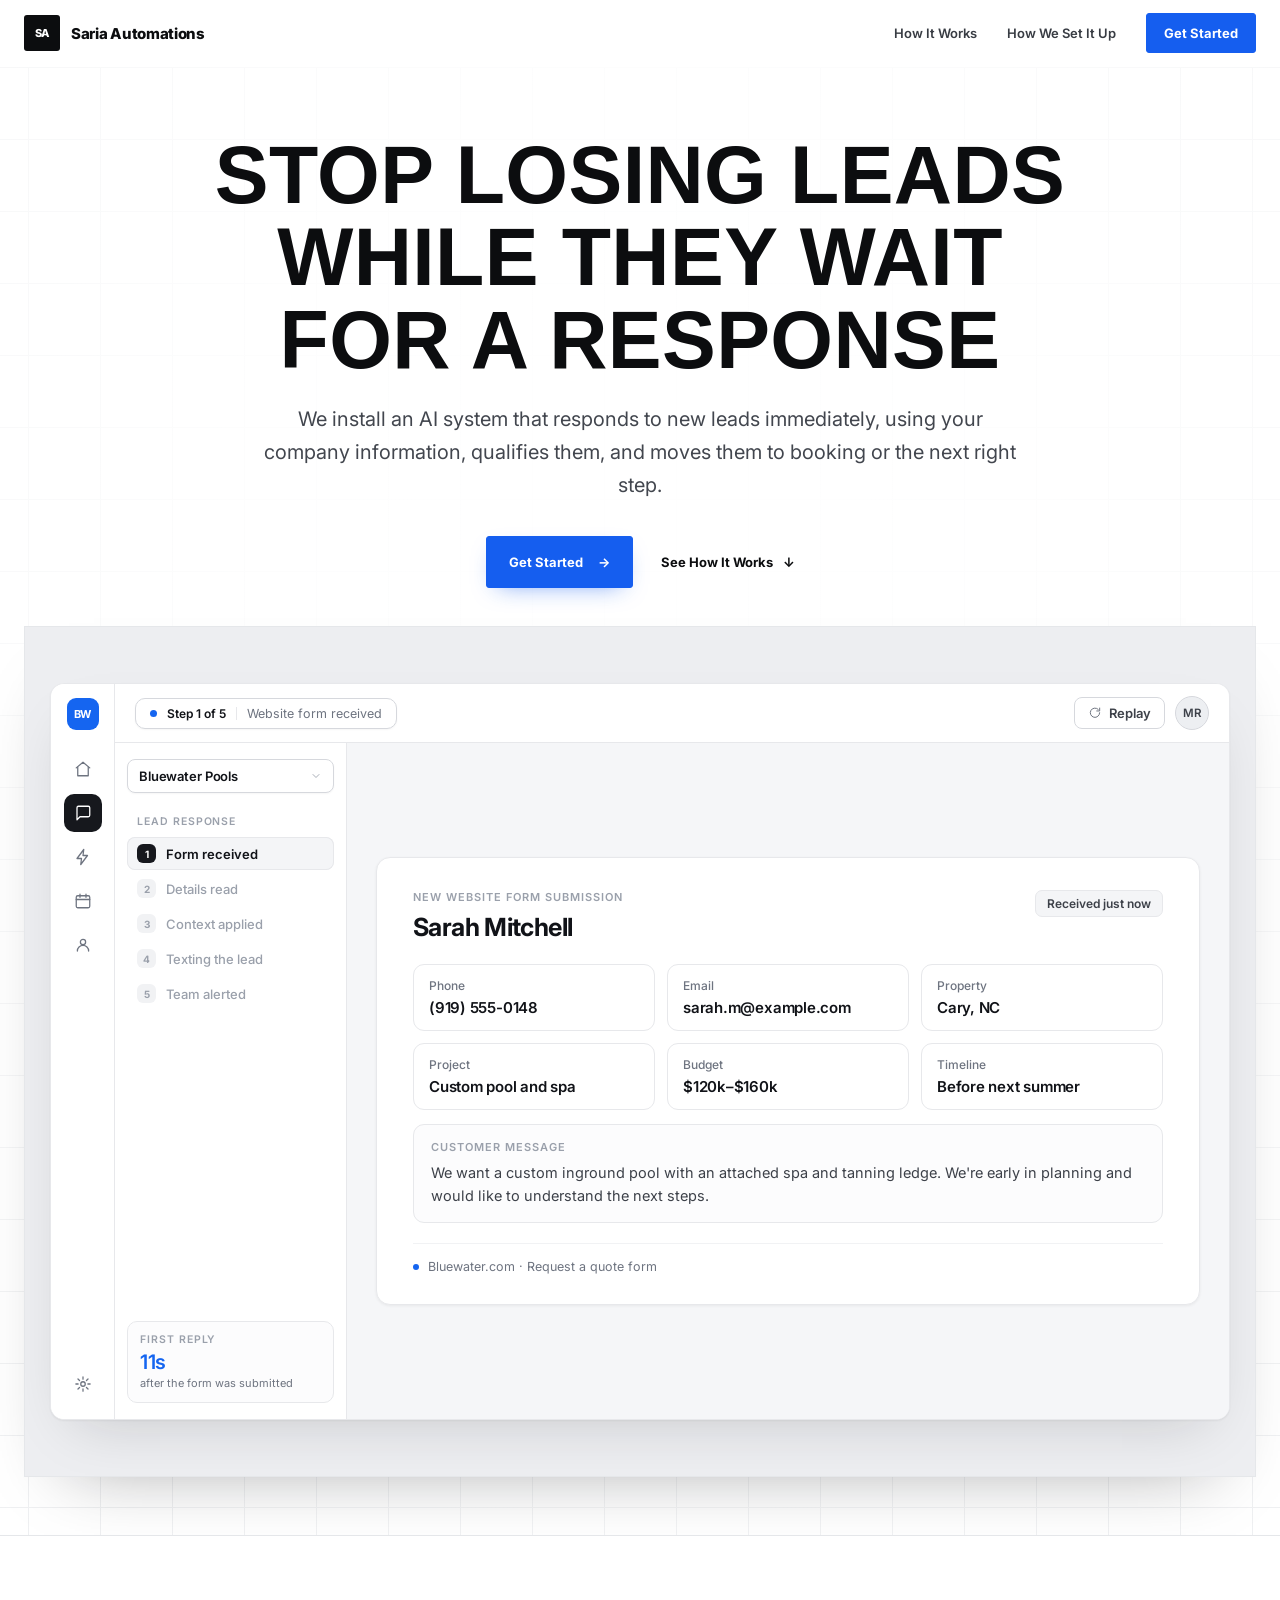
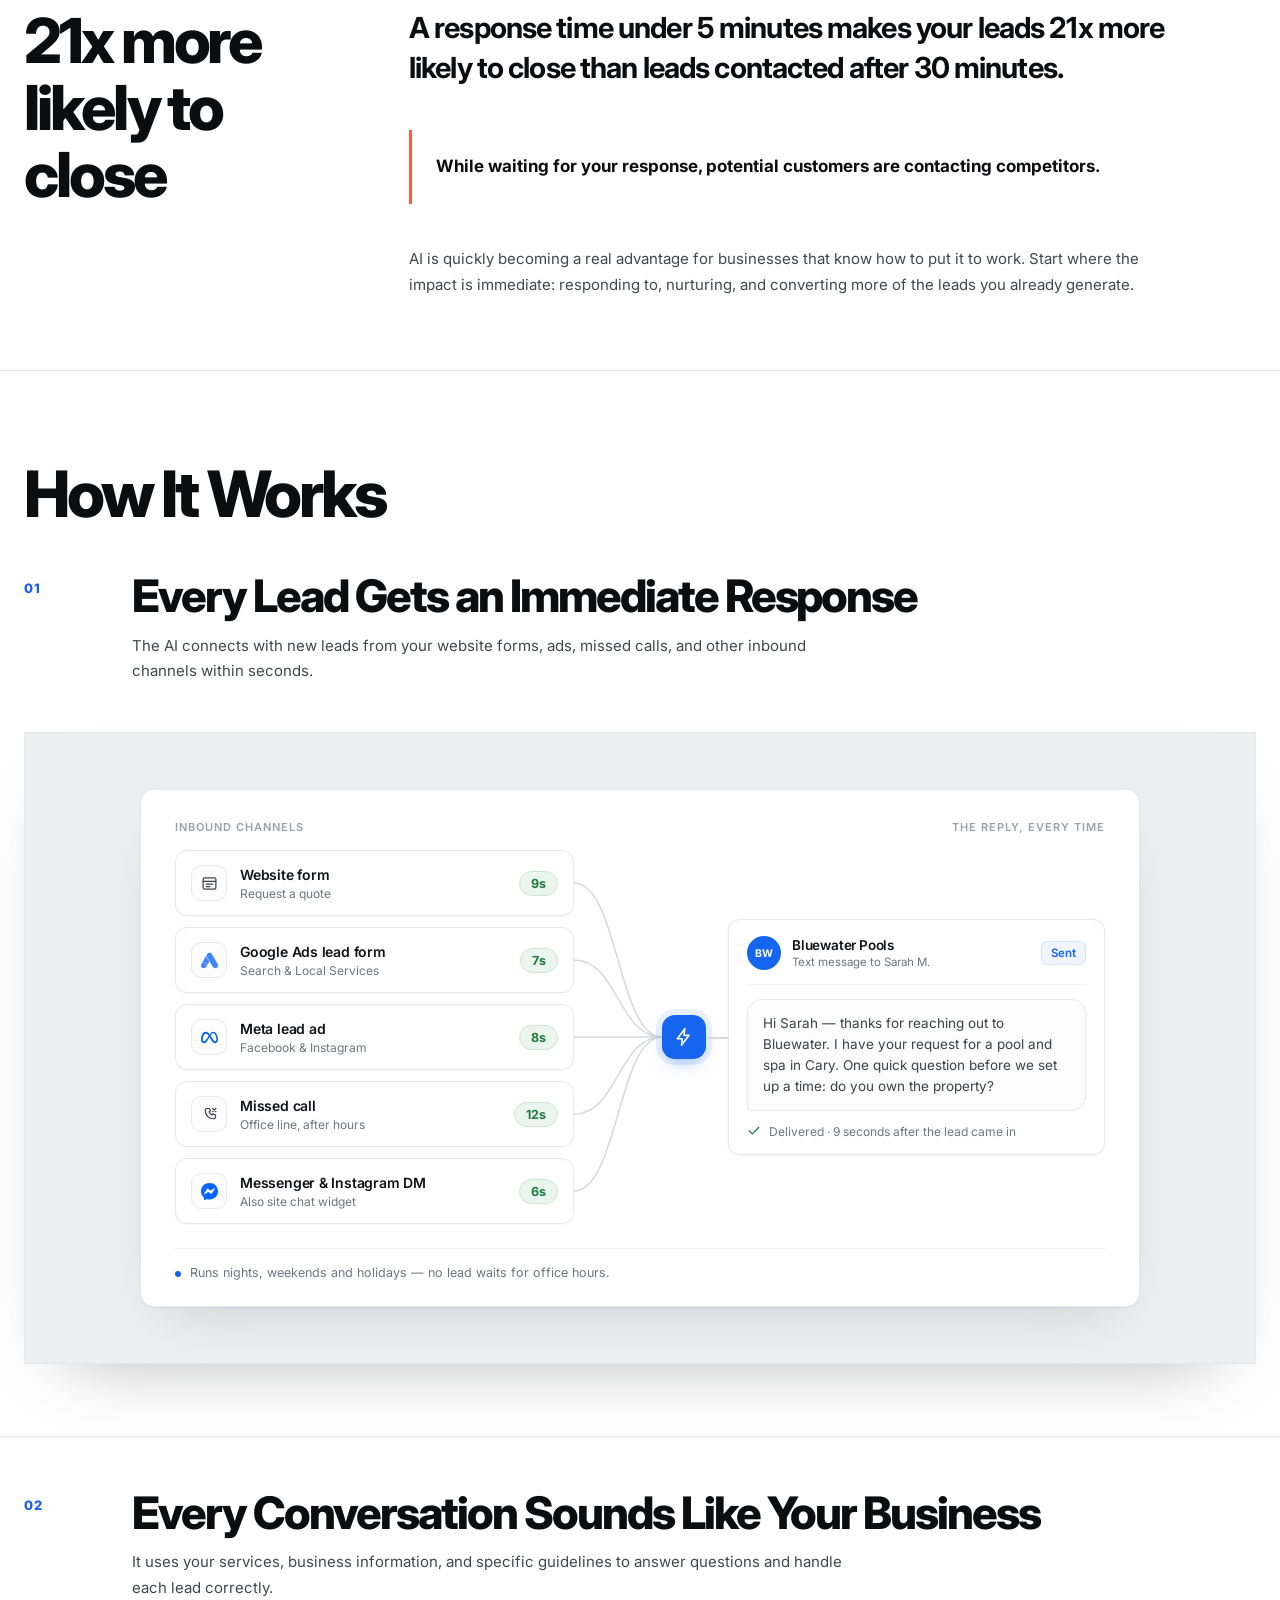
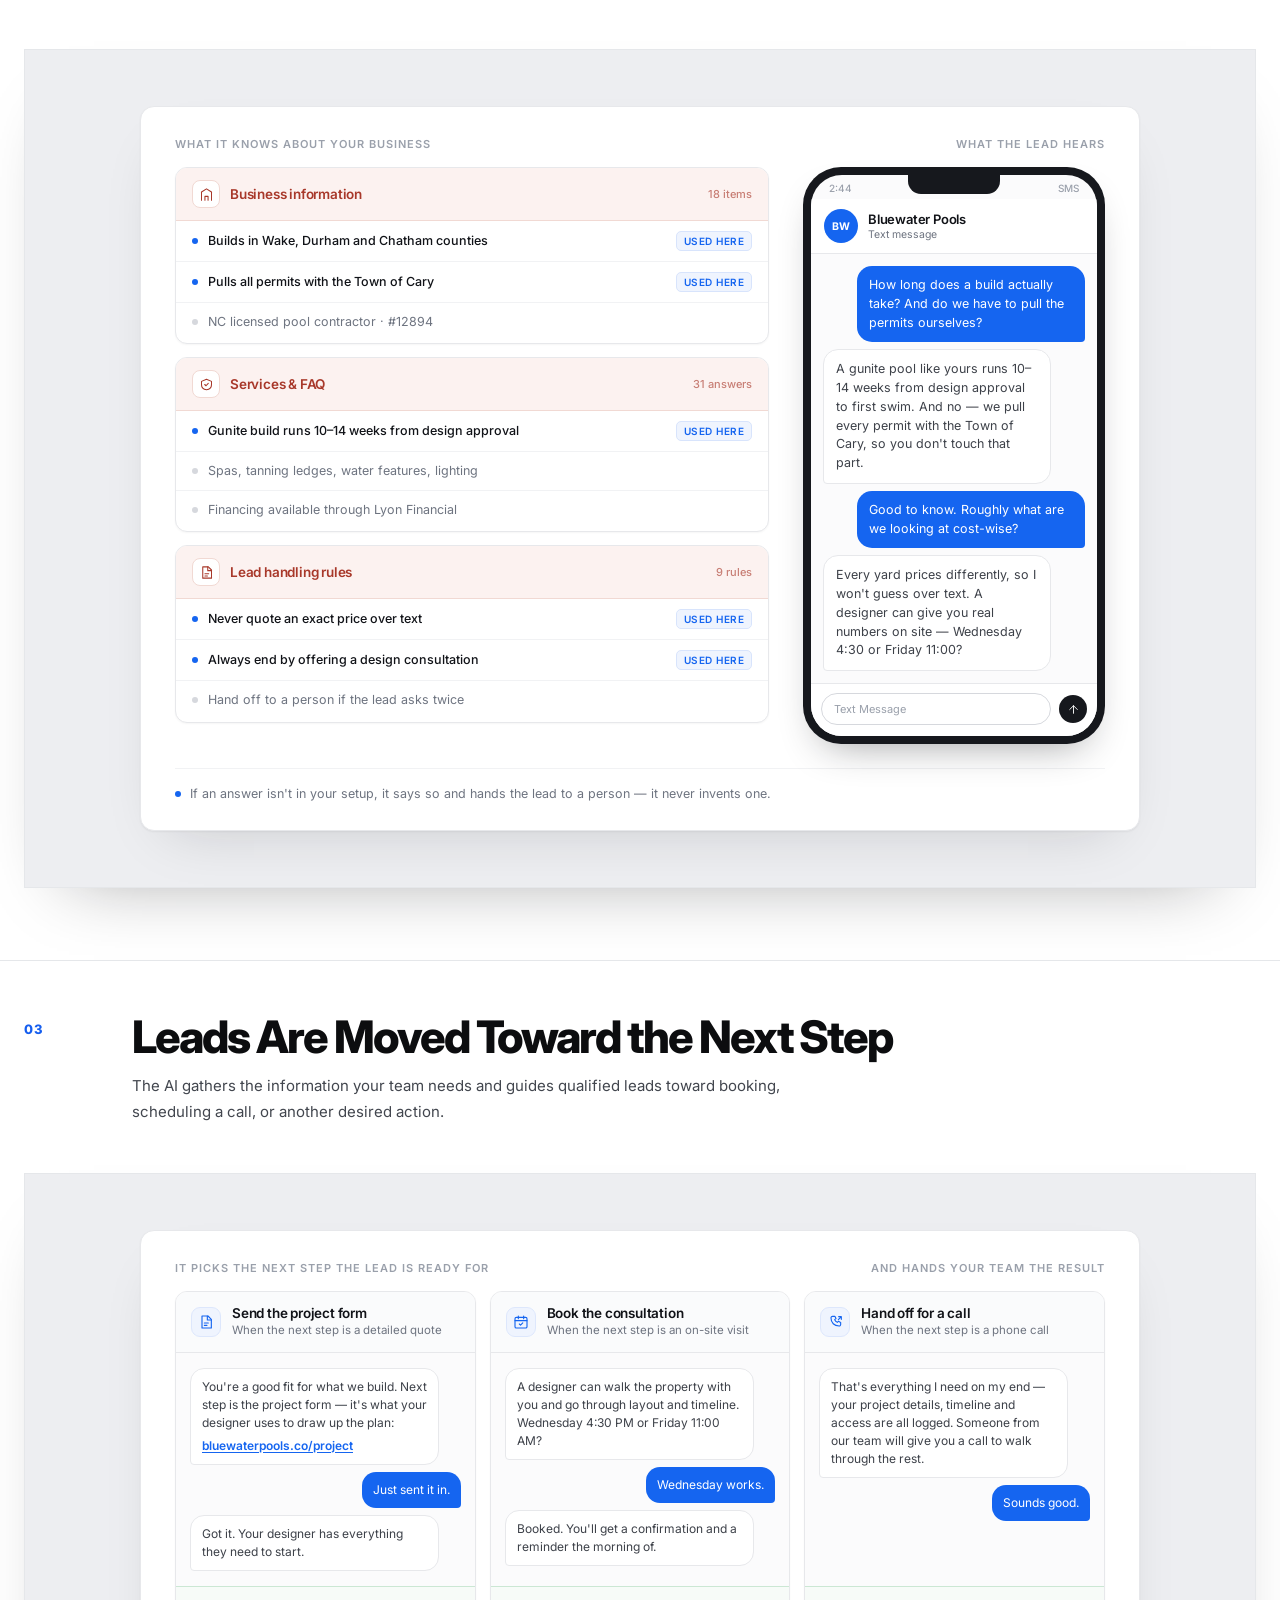
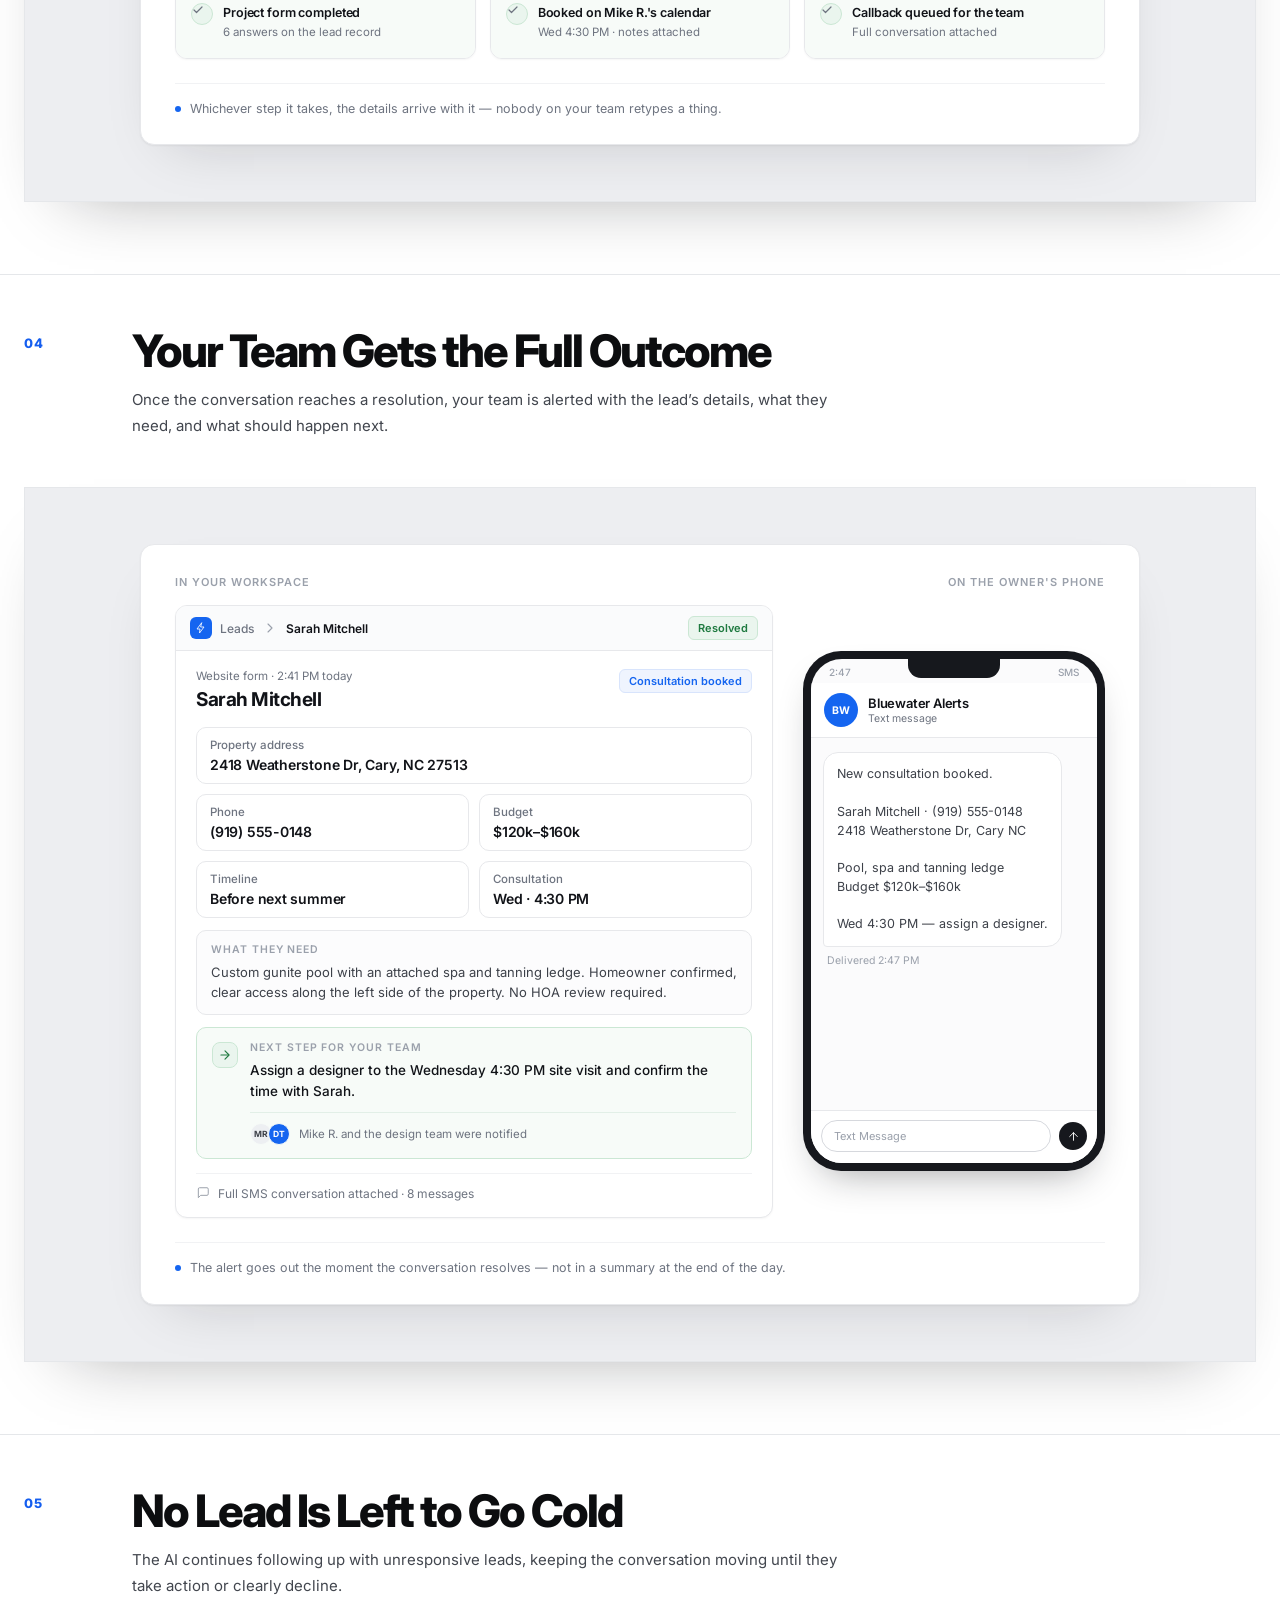
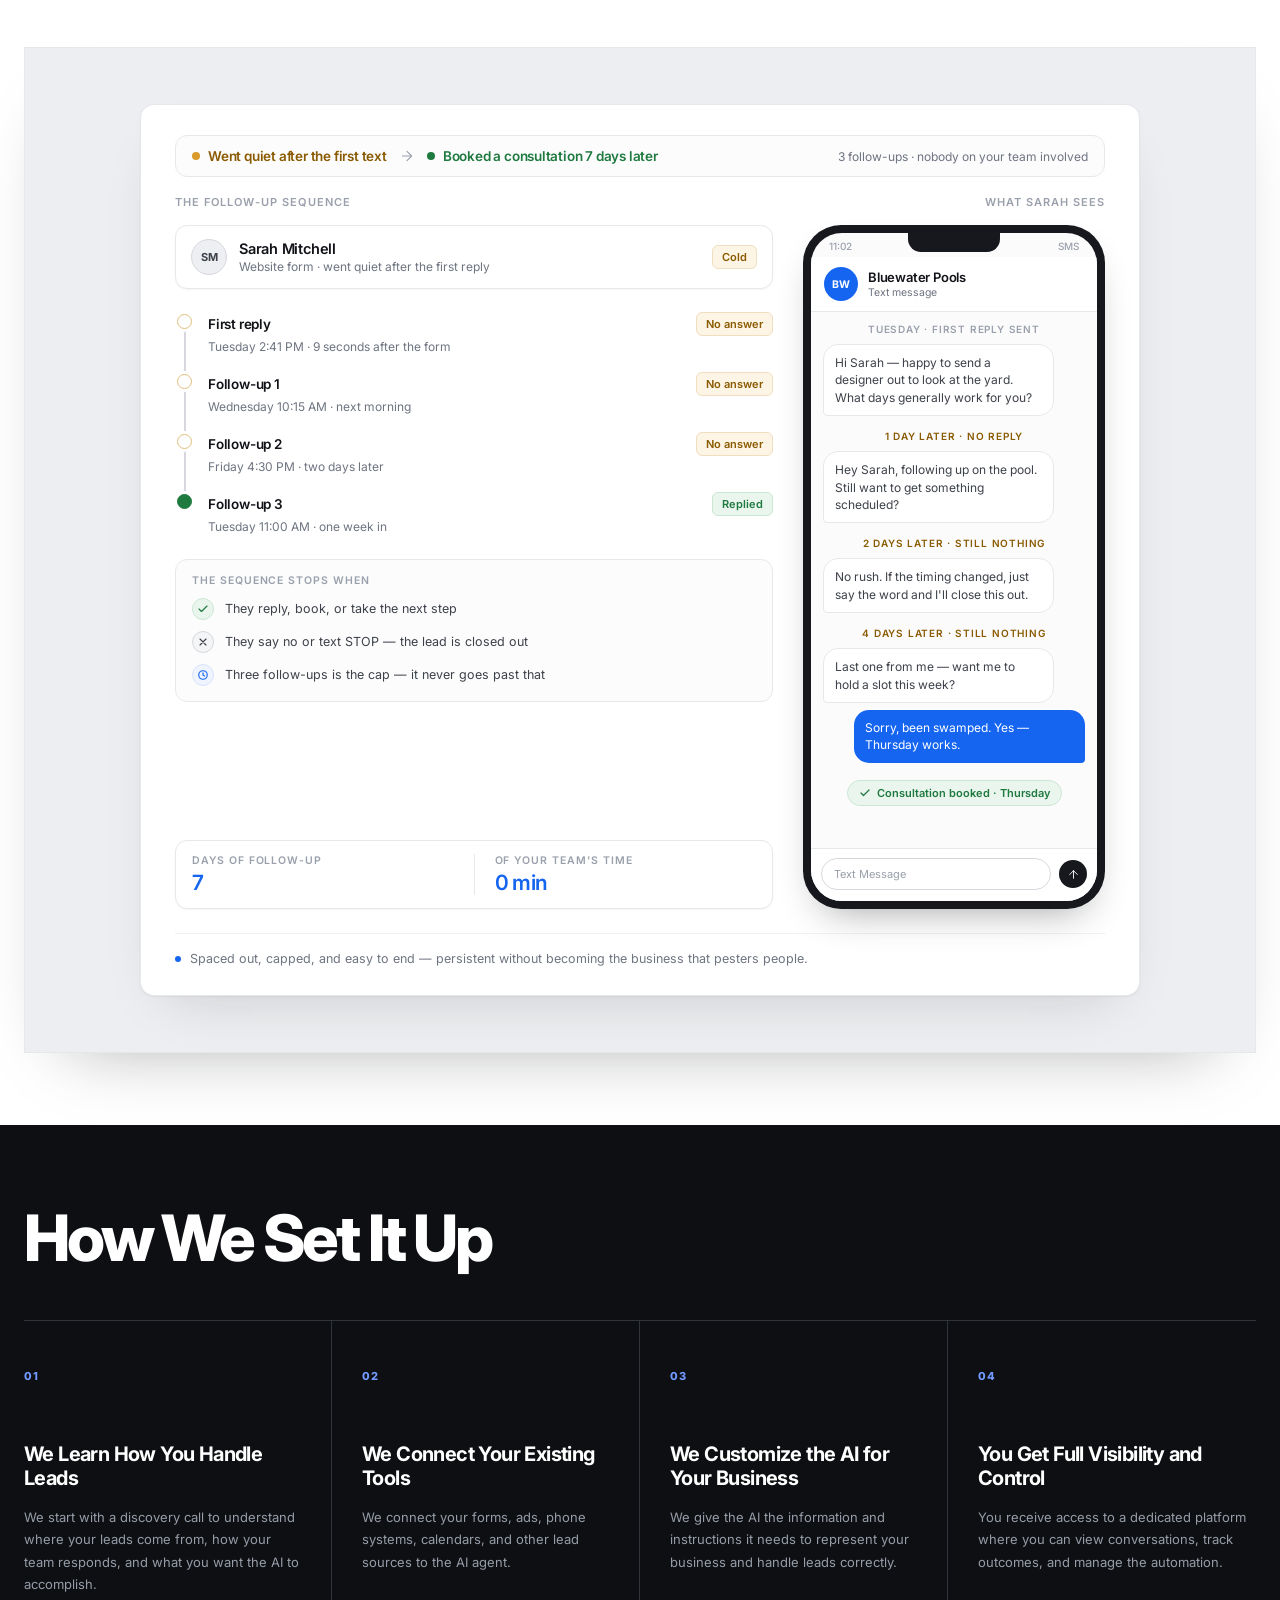
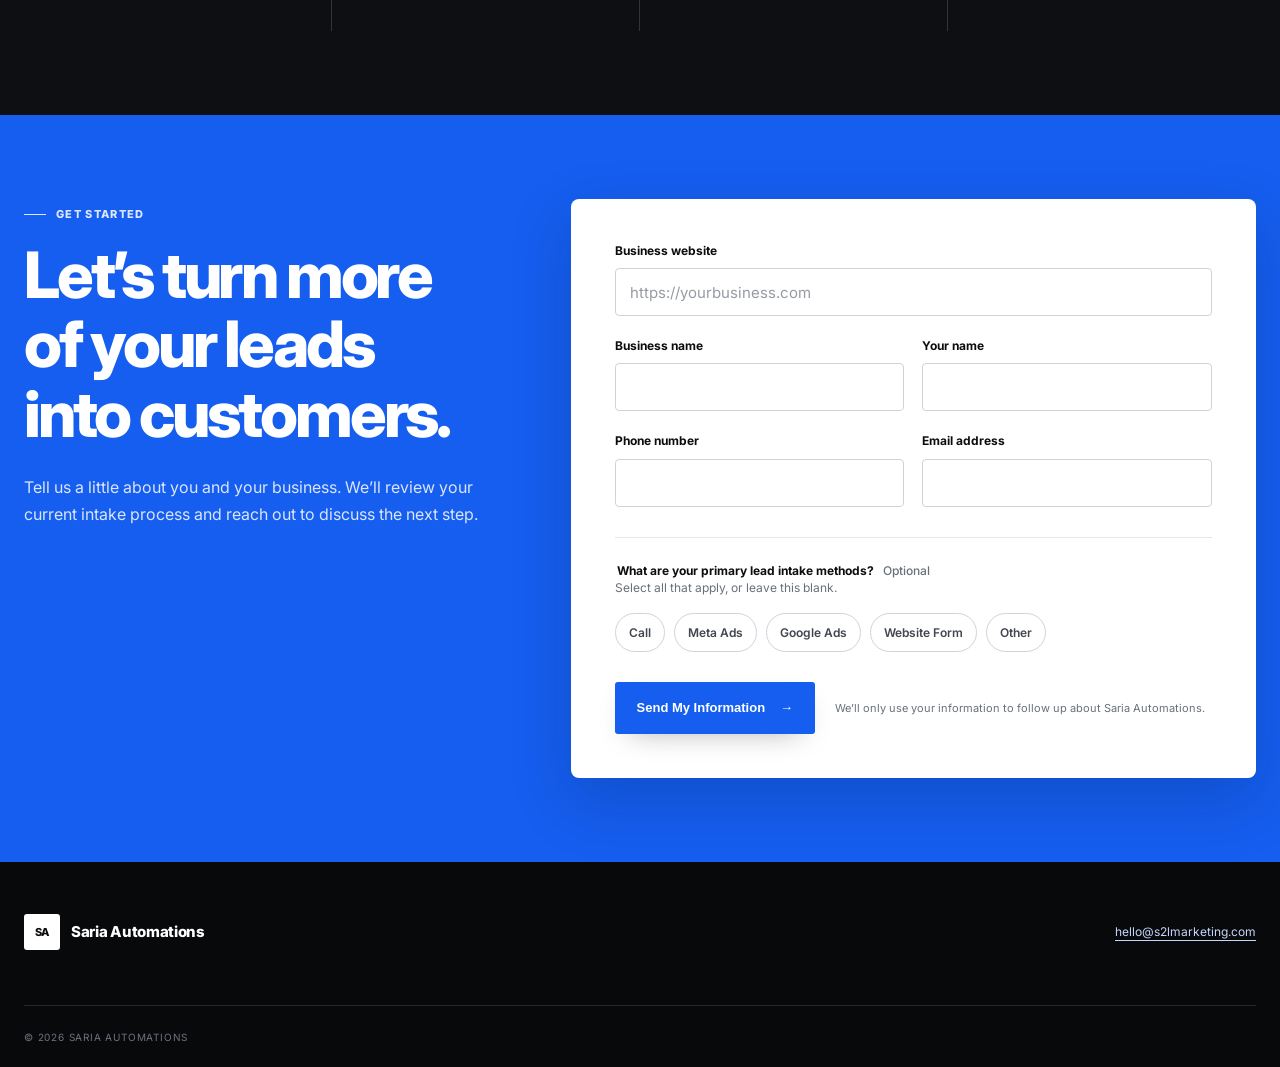
==== index.html @ 47fef5a2 "Launch Saria Software marketing site" ====
<!doctype html>
<html lang="en">
<head>
  <meta charset="utf-8">
  <meta name="viewport" content="width=device-width, initial-scale=1">
  <meta name="description" content="We install an AI system that responds to new leads immediately, using your company information, qualifies them, and moves them to booking or the next right step.">
  <title>Stop Losing Leads While They Wait for a Response</title>
  <link rel="icon" href="/favicon.svg" type="image/svg+xml">
  <link rel="preconnect" href="https://fonts.googleapis.com">
  <link rel="preconnect" href="https://fonts.gstatic.com" crossorigin>
  <link href="https://fonts.googleapis.com/css2?family=Inter:wght@400;500;600;700;800&display=swap" rel="stylesheet">
  <link rel="stylesheet" href="styles.css?v=5">
  <script src="script.js?v=5" defer></script>
</head>
<body>
  <a class="skip-link" href="#main">Skip to content</a>

  <header class="site-header" data-header>
    <div class="shell nav-wrap">
      <a class="brand" href="#top" aria-label="Saria Automations home">
        <span class="brand-mark" aria-hidden="true">SA</span>
        <span class="brand-name">Saria Automations</span>
      </a>

      <button class="nav-toggle" type="button" aria-expanded="false" aria-controls="site-nav" data-nav-toggle>
        <span></span><span></span>
        <span class="sr-only">Toggle menu</span>
      </button>

      <nav class="site-nav" id="site-nav" aria-label="Primary navigation" data-nav>
        <a href="#how-it-works">How It Works</a>
        <a href="#setup">How We Set It Up</a>
        <a class="button button--small" href="#get-started">Get Started</a>
      </nav>
    </div>
  </header>

  <main id="main">
    <section class="hero" id="top">
      <div class="shell hero__content">
        <h1 class="reveal">STOP LOSING LEADS WHILE THEY WAIT FOR A RESPONSE</h1>
        <p class="hero__lede reveal">We install an AI system that responds to new leads immediately, using your company information, qualifies them, and moves them to booking or the next right step.</p>

        <div class="hero__actions reveal">
          <a class="button" href="#get-started">Get Started <span aria-hidden="true">→</span></a>
          <a class="text-link" href="#how-it-works">See How It Works <span aria-hidden="true">↓</span></a>
        </div>
      </div>

      <div class="shell product-demo reveal" id="product-demo">
        <div class="visual-shell">
          <iframe class="product-visual product-visual--hero" src="visuals/speedtoleadherovisual.html?v=3" title="Animated Saria Automations workflow showing a new inquiry answered, qualified, booked, and handed to the team" loading="eager"></iframe>
        </div>
      </div>
    </section>

    <section class="problem" aria-labelledby="problem-title">
      <div class="shell problem__grid">
        <div>
          <h2 id="problem-title">21x more likely to close</h2>
        </div>
        <div class="impact-copy">
          <p class="impact-copy__lead">A response time under 5 minutes makes your leads 21x more likely to close than leads contacted after 30 minutes.</p>
          <p class="impact-copy__callout">While waiting for your response, potential customers are contacting competitors.</p>
          <p>AI is quickly becoming a real advantage for businesses that know how to put it to work. Start where the impact is immediate: responding to, nurturing, and converting more of the leads you already generate.</p>
        </div>
      </div>
    </section>

    <section class="how" id="how-it-works" aria-labelledby="how-title">
      <div class="shell section-heading section-heading--simple reveal">
        <div>
          <h2 id="how-title">How It Works</h2>
        </div>
      </div>

      <article class="proof proof--first" aria-labelledby="proof-1-title">
        <div class="shell">
          <div class="proof__head proof__head--copy reveal">
            <span class="proof__number">01</span>
            <div>
              <h3 id="proof-1-title">Every Lead Gets an Immediate Response</h3>
              <p>The AI connects with new leads from your website forms, ads, missed calls, and other inbound channels within seconds.</p>
            </div>
          </div>
          <div class="visual-shell reveal">
            <iframe class="product-visual" src="visuals/how-it-works-01-immediate-response.html" title="Multiple inbound lead channels receiving an immediate, relevant reply" loading="eager"></iframe>
          </div>
        </div>
      </article>

      <article class="proof" aria-labelledby="proof-2-title">
        <div class="shell">
          <div class="proof__head proof__head--copy reveal">
            <span class="proof__number">02</span>
            <div>
              <h3 id="proof-2-title">Every Conversation Sounds Like Your Business</h3>
              <p>It uses your services, business information, and specific guidelines to answer questions and handle each lead correctly.</p>
            </div>
          </div>
          <div class="visual-shell reveal">
            <iframe class="product-visual" src="visuals/how-it-works-02-sounds-like-your-business.html" title="Business information and lead-handling rules shaping an accurate customer reply" loading="eager"></iframe>
          </div>
        </div>
      </article>

      <article class="proof" aria-labelledby="proof-3-title">
        <div class="shell">
          <div class="proof__head proof__head--copy reveal">
            <span class="proof__number">03</span>
            <div>
              <h3 id="proof-3-title">Leads Are Moved Toward the Next Step</h3>
              <p>The AI gathers the information your team needs and guides qualified leads toward booking, scheduling a call, or another desired action.</p>
            </div>
          </div>
          <div class="visual-shell reveal">
            <iframe class="product-visual" src="visuals/how-it-works-03-next-step.html" title="Qualified leads moving to a form, booked consultation, or team callback" loading="eager"></iframe>
          </div>
        </div>
      </article>

      <article class="proof" aria-labelledby="proof-4-title">
        <div class="shell">
          <div class="proof__head proof__head--copy reveal">
            <span class="proof__number">04</span>
            <div>
              <h3 id="proof-4-title">Your Team Gets the Full Outcome</h3>
              <p>Once the conversation reaches a resolution, your team is alerted with the lead’s details, what they need, and what should happen next.</p>
            </div>
          </div>
          <div class="visual-shell reveal">
            <iframe class="product-visual" src="visuals/how-it-works-04-team-gets-the-outcome.html" title="A complete lead record and immediate alert delivered to the business owner" loading="eager"></iframe>
          </div>
        </div>
      </article>

      <article class="proof" aria-labelledby="proof-5-title">
        <div class="shell">
          <div class="proof__head proof__head--copy reveal">
            <span class="proof__number">05</span>
            <div>
              <h3 id="proof-5-title">No Lead Is Left to Go Cold</h3>
              <p>The AI continues following up with unresponsive leads, keeping the conversation moving until they take action or clearly decline.</p>
            </div>
          </div>
          <div class="visual-shell reveal">
            <iframe class="product-visual" src="visuals/how-it-works-05-no-lead-goes-cold.html" title="A measured follow-up sequence re-engaging a lead over seven days" loading="eager"></iframe>
          </div>
        </div>
      </article>
    </section>

    <section class="setup" id="setup" aria-labelledby="setup-title">
      <div class="shell">
        <div class="setup__intro setup__intro--simple reveal">
          <h2 id="setup-title">How We Set It Up</h2>
        </div>

        <ol class="setup__steps">
          <li class="reveal">
            <span>01</span>
            <h3>We Learn How You Handle Leads</h3>
            <p>We start with a discovery call to understand where your leads come from, how your team responds, and what you want the AI to accomplish.</p>
          </li>
          <li class="reveal">
            <span>02</span>
            <h3>We Connect Your Existing Tools</h3>
            <p>We connect your forms, ads, phone systems, calendars, and other lead sources to the AI agent.</p>
          </li>
          <li class="reveal">
            <span>03</span>
            <h3>We Customize the AI for Your Business</h3>
            <p>We give the AI the information and instructions it needs to represent your business and handle leads correctly.</p>
          </li>
          <li class="reveal">
            <span>04</span>
            <h3>You Get Full Visibility and Control</h3>
            <p>You receive access to a dedicated platform where you can view conversations, track outcomes, and manage the automation.</p>
          </li>
        </ol>
      </div>
    </section>

    <section class="final-cta" id="get-started" aria-labelledby="cta-title">
      <div class="shell final-cta__inner reveal">
        <div class="final-cta__copy">
          <span class="section-kicker section-kicker--blue">Get Started</span>
          <h2 id="cta-title">Let’s turn more of your leads into customers.</h2>
          <p>Tell us a little about you and your business. We’ll review your current intake process and reach out to discuss the next step.</p>
        </div>

        <form class="lead-form" action="https://formsubmit.co/aahmadamna@gmail.com" method="POST" data-lead-form>
          <input type="hidden" name="_subject" value="New Saria Software lead">
          <input type="hidden" name="_template" value="table">
          <input type="hidden" name="_captcha" value="false">
          <input type="hidden" name="_url" value="https://sariasoftware.com/#get-started">
          <input type="hidden" name="_next" value="https://sariasoftware.com/?submitted=true#get-started">
          <input class="form-honeypot" type="text" name="_honey" tabindex="-1" autocomplete="off" aria-hidden="true" hidden>

          <div class="lead-form__grid">
            <div class="form-field form-field--wide">
              <label for="business-website">Business website</label>
              <input id="business-website" name="Business website" type="url" placeholder="https://yourbusiness.com" autocomplete="url" required>
            </div>

            <div class="form-field">
              <label for="business-name">Business name</label>
              <input id="business-name" name="Business name" type="text" autocomplete="organization" required>
            </div>

            <div class="form-field">
              <label for="contact-name">Your name</label>
              <input id="contact-name" name="Name" type="text" autocomplete="name" required>
            </div>

            <div class="form-field">
              <label for="phone">Phone number</label>
              <input id="phone" name="Phone number" type="tel" autocomplete="tel" required>
            </div>

            <div class="form-field">
              <label for="email">Email address</label>
              <input id="email" name="Email" type="email" autocomplete="email" required>
            </div>
          </div>

          <fieldset class="intake-fieldset">
            <legend>What are your primary lead intake methods? <span>Optional</span></legend>
            <p>Select all that apply, or leave this blank.</p>
            <div class="intake-options">
              <label class="check-option">
                <input type="checkbox" name="Primary intake method[]" value="Call">
                <span>Call</span>
              </label>
              <label class="check-option">
                <input type="checkbox" name="Primary intake method[]" value="Meta Ads">
                <span>Meta Ads</span>
              </label>
              <label class="check-option">
                <input type="checkbox" name="Primary intake method[]" value="Google Ads">
                <span>Google Ads</span>
              </label>
              <label class="check-option">
                <input type="checkbox" name="Primary intake method[]" value="Website Form">
                <span>Website Form</span>
              </label>
              <label class="check-option">
                <input type="checkbox" name="Primary intake method[]" value="Other" data-other-intake>
                <span>Other</span>
              </label>
            </div>

            <div class="form-field form-field--other" data-other-field hidden>
              <label for="other-intake">Please specify</label>
              <input id="other-intake" name="Other intake method" type="text" disabled data-other-input>
            </div>
          </fieldset>

          <div class="lead-form__footer">
            <button class="button button--white" type="submit" data-submit-button>
              <span data-submit-label>Send My Information</span>
              <span aria-hidden="true">→</span>
            </button>
            <p>We’ll only use your information to follow up about Saria Automations.</p>
          </div>

          <div class="form-status" role="status" aria-live="polite" tabindex="-1" data-form-status hidden></div>
        </form>
      </div>
    </section>
  </main>

  <footer class="site-footer">
    <div class="shell footer__main footer__main--simple">
      <a class="brand brand--footer" href="#top" aria-label="Saria Automations home">
        <span class="brand-mark" aria-hidden="true">SA</span>
        <span class="brand-name">Saria Automations</span>
      </a>
      <a href="mailto:hello@s2lmarketing.com">hello@s2lmarketing.com</a>
    </div>
    <div class="shell footer__bottom">
      <span>© <span data-year></span> Saria Automations</span>
    </div>
  </footer>
</body>
</html>
---- styles.css ----
:root {
  --ink: #0c0d0f;
  --ink-soft: #42464e;
  --muted: #69707b;
  --line: #e5e7ea;
  --line-strong: #cfd3d9;
  --paper: #ffffff;
  --wash: #f5f6f7;
  --dark: #0d0f12;
  --blue: #155eef;
  --blue-dark: #0e49be;
  --signal: #ff5a3d;
  --green: #168448;
  --shell: 1240px;
  --radius: 3px;
  --font-body: "Inter", -apple-system, BlinkMacSystemFont, "Segoe UI", sans-serif;
  --font-display: "Inter", -apple-system, BlinkMacSystemFont, "Segoe UI", sans-serif;
}

* {
  box-sizing: border-box;
}

html {
  scroll-behavior: smooth;
}

#product-demo,
#how-it-works,
#setup,
#results,
#get-started {
  scroll-margin-top: 92px;
}

body {
  margin: 0;
  background: var(--paper);
  color: var(--ink);
  font-family: var(--font-body);
  -webkit-font-smoothing: antialiased;
  text-rendering: optimizeLegibility;
}

body.nav-open {
  overflow: hidden;
}

a {
  color: inherit;
}

button,
a {
  -webkit-tap-highlight-color: transparent;
}

.shell {
  width: min(calc(100% - 48px), var(--shell));
  margin-inline: auto;
}

.sr-only {
  position: absolute;
  width: 1px;
  height: 1px;
  padding: 0;
  margin: -1px;
  overflow: hidden;
  clip: rect(0, 0, 0, 0);
  white-space: nowrap;
  border: 0;
}

.skip-link {
  position: fixed;
  top: 8px;
  left: 8px;
  z-index: 1000;
  transform: translateY(-150%);
  background: #fff;
  border: 1px solid var(--ink);
  padding: 10px 14px;
}

.skip-link:focus {
  transform: translateY(0);
}

.urgency-bar {
  position: relative;
  z-index: 30;
  background: var(--dark);
  color: #fff;
  font-size: 12px;
  font-weight: 600;
  letter-spacing: .01em;
}

.urgency-bar__inner {
  min-height: 36px;
  display: flex;
  align-items: center;
  justify-content: center;
  gap: 10px;
}

.urgency-bar a {
  color: #a9c3ff;
  text-underline-offset: 3px;
  margin-left: 4px;
}

.live-dot {
  width: 7px;
  height: 7px;
  border-radius: 50%;
  background: var(--signal);
  box-shadow: 0 0 0 0 rgba(255, 90, 61, .55);
  animation: live-pulse 1.8s infinite;
}

@keyframes live-pulse {
  60% { box-shadow: 0 0 0 7px rgba(255, 90, 61, 0); }
  100% { box-shadow: 0 0 0 0 rgba(255, 90, 61, 0); }
}

.site-header {
  position: sticky;
  top: 0;
  z-index: 20;
  border-bottom: 1px solid transparent;
  background: rgba(255, 255, 255, .92);
  backdrop-filter: blur(18px);
  transition: border-color .2s ease, box-shadow .2s ease;
}

.site-header.is-scrolled {
  border-bottom-color: var(--line);
  box-shadow: 0 8px 30px rgba(13, 15, 18, .04);
}

.nav-wrap {
  height: 66px;
  display: flex;
  align-items: center;
  justify-content: space-between;
}

.brand {
  display: inline-flex;
  align-items: center;
  gap: 11px;
  color: var(--ink);
  text-decoration: none;
}

.brand-mark {
  width: 36px;
  height: 36px;
  display: inline-grid;
  place-items: center;
  background: var(--ink);
  color: #fff;
  border-radius: var(--radius);
  font-size: 11px;
  font-weight: 800;
  letter-spacing: -.03em;
}

.brand-name {
  font-family: var(--font-display);
  font-size: 15px;
  font-weight: 800;
  letter-spacing: -.02em;
}

.site-nav {
  display: flex;
  align-items: center;
  gap: 30px;
}

.site-nav > a:not(.button) {
  color: #383c43;
  font-size: 13px;
  font-weight: 600;
  text-decoration: none;
  transition: color .2s ease;
}

.site-nav > a:not(.button):hover {
  color: var(--blue);
}

.nav-toggle {
  display: none;
  border: 0;
  background: transparent;
  padding: 10px;
}

.nav-toggle > span:not(.sr-only) {
  display: block;
  width: 21px;
  height: 1.5px;
  margin: 5px 0;
  background: var(--ink);
  transition: transform .2s ease;
}

.button {
  min-height: 52px;
  display: inline-flex;
  align-items: center;
  justify-content: center;
  gap: 15px;
  background: var(--blue);
  border: 1px solid var(--blue);
  border-radius: var(--radius);
  color: #fff;
  padding: 0 22px;
  font-size: 13px;
  font-weight: 700;
  text-decoration: none;
  box-shadow: 0 8px 24px -12px rgba(21, 94, 239, .65);
  transition: background .2s ease, border-color .2s ease, transform .2s ease;
}

.button:hover {
  background: var(--blue-dark);
  border-color: var(--blue-dark);
  transform: translateY(-1px);
}

.button--small {
  min-height: 40px;
  padding-inline: 17px;
  box-shadow: none;
}

.button--white {
  background: #fff;
  border-color: #fff;
  color: var(--ink);
  box-shadow: 0 10px 30px -15px rgba(0, 0, 0, .4);
}

.button--white:hover {
  background: #edf2ff;
  border-color: #edf2ff;
}

.hero {
  position: relative;
  overflow: hidden;
  padding: 44px 0 58px;
  background:
    linear-gradient(var(--line) 1px, transparent 1px),
    linear-gradient(90deg, var(--line) 1px, transparent 1px),
    #fff;
  background-size: 72px 72px;
  background-position: center top;
}

.hero::before {
  content: "";
  position: absolute;
  inset: 0;
  pointer-events: none;
  background: radial-gradient(circle at 50% 28%, rgba(255,255,255,.98) 0, rgba(255,255,255,.92) 32%, rgba(255,255,255,.68) 62%, rgba(255,255,255,.35) 100%);
}

.hero > * {
  position: relative;
}

.hero__content {
  max-width: 920px;
  text-align: center;
}

.hero__eyebrow,
.section-kicker {
  display: inline-flex;
  align-items: center;
  color: var(--blue);
  font-size: 11px;
  font-weight: 800;
  letter-spacing: .12em;
  line-height: 1.4;
  text-transform: uppercase;
}

.hero__eyebrow::before,
.section-kicker::before {
  content: "";
  width: 22px;
  height: 1px;
  margin-right: 10px;
  background: currentColor;
}

.hero h1 {
  max-width: 860px;
  margin: 23px auto 22px;
  font-family: Arial, "Helvetica Neue", Helvetica, sans-serif;
  font-size: clamp(47px, 6.3vw, 82px);
  font-weight: 700;
  letter-spacing: .005em;
  line-height: 1.02;
}

.hero__lede {
  max-width: 760px;
  margin: 0 auto;
  color: var(--ink-soft);
  font-size: clamp(17px, 2vw, 20px);
  line-height: 1.65;
}

.hero__actions {
  display: flex;
  justify-content: center;
  align-items: center;
  gap: 28px;
  margin-top: 34px;
}

.text-link {
  display: inline-flex;
  align-items: center;
  gap: 10px;
  color: var(--ink);
  font-size: 13px;
  font-weight: 700;
  text-decoration: none;
}

.text-link:hover {
  color: var(--blue);
}

.play-icon {
  width: 28px;
  height: 28px;
  display: inline-grid;
  place-items: center;
  border: 1px solid var(--line-strong);
  border-radius: 50%;
  font-size: 8px;
  padding-left: 1px;
}

.hero__micro {
  margin: 20px 0 0;
  color: var(--muted);
  font-size: 12px;
  font-weight: 500;
}

.hero__micro span {
  color: var(--green);
  font-weight: 800;
  margin-right: 5px;
}

.signal-grid {
  display: grid;
  grid-template-columns: repeat(4, 1fr);
  margin-top: 76px;
  border: 1px solid var(--line);
  border-bottom: 0;
  background: rgba(255, 255, 255, .88);
}

.signal-grid > div {
  min-height: 98px;
  display: flex;
  flex-direction: column;
  justify-content: center;
  padding: 20px 26px;
  border-right: 1px solid var(--line);
  text-align: left;
}

.signal-grid > div:last-child {
  border-right: 0;
}

.signal-grid strong {
  margin-bottom: 6px;
  font-family: var(--font-display);
  font-size: 18px;
  letter-spacing: -.03em;
}

.signal-grid span {
  color: var(--muted);
  font-size: 12px;
  line-height: 1.45;
}

.product-demo {
  margin-top: 38px;
}

.demo-label {
  min-height: 49px;
  display: flex;
  justify-content: space-between;
  align-items: center;
  padding: 0 18px;
  background: var(--dark);
  color: #fff;
  font-size: 11px;
  font-weight: 600;
}

.demo-label > span:first-child {
  display: inline-flex;
  align-items: center;
  gap: 9px;
  color: #dbe5ff;
  text-transform: uppercase;
  letter-spacing: .08em;
}

.demo-label i {
  width: 7px;
  height: 7px;
  border-radius: 50%;
  background: #43d17a;
}

.demo-label > span:last-child {
  color: #9097a3;
}

.visual-shell {
  position: relative;
  overflow: hidden;
  border: 1px solid var(--line);
  background: #edeef1;
  box-shadow: 0 32px 70px -45px rgba(12, 13, 15, .4);
}

.visual-shell--hero {
  border-top: 0;
}

.product-visual {
  display: block;
  width: 100%;
  min-height: 300px;
  border: 0;
  background: #edeef1;
}

.product-visual--hero {
  min-height: 710px;
}

.problem {
  padding: 72px 0;
  border-top: 1px solid var(--line);
  border-bottom: 1px solid var(--line);
}

.problem__grid {
  display: grid;
  grid-template-columns: .72fr 2fr;
  gap: 80px;
}

.problem h2,
.section-heading h2,
.setup h2,
.fit h2,
.final-cta h2 {
  margin: 0;
  font-family: var(--font-display);
  font-weight: 800;
  letter-spacing: -.05em;
  line-height: 1.08;
}

.problem h2 {
  max-width: 920px;
  font-size: clamp(36px, 5vw, 62px);
}

.problem__copy {
  max-width: 810px;
  display: grid;
  grid-template-columns: 1fr 1fr;
  gap: 44px;
  margin-top: 46px;
  color: var(--ink-soft);
  font-size: 15px;
  line-height: 1.75;
}

.problem__copy p {
  margin: 0;
}

.impact-copy {
  max-width: 760px;
}

.impact-copy p {
  margin: 0;
  color: var(--ink-soft);
  font-size: 15px;
  line-height: 1.75;
}

.impact-copy__lead {
  color: var(--ink) !important;
  font-family: var(--font-display);
  font-size: clamp(20px, 2.4vw, 29px) !important;
  font-weight: 700;
  letter-spacing: -.03em;
  line-height: 1.38 !important;
}

.impact-copy__callout {
  margin: 42px 0 !important;
  padding: 22px 0 22px 24px;
  border-left: 3px solid var(--signal);
  color: var(--ink) !important;
  font-size: 17px !important;
  font-weight: 700;
}

.how {
  background: var(--paper);
}

.section-heading {
  display: grid;
  grid-template-columns: 1.25fr .75fr;
  gap: 120px;
  align-items: end;
  padding-top: 68px;
  padding-bottom: 52px;
}

.section-heading h2 {
  max-width: 700px;
  margin-top: 20px;
  font-size: clamp(40px, 5vw, 64px);
}

.section-heading > p {
  margin: 0 0 5px;
  color: var(--ink-soft);
  font-size: 15px;
  line-height: 1.75;
}

.section-heading--simple {
  display: block;
}

.proof {
  padding: 60px 0 72px;
  border-top: 1px solid var(--line);
}

.proof--first {
  padding-top: 0;
  border-top: 0;
}

.proof__head {
  display: grid;
  grid-template-columns: 80px minmax(0, 1fr) 240px;
  gap: 28px;
  align-items: start;
  margin-bottom: 48px;
}

.proof__number {
  color: var(--blue);
  font-family: var(--font-display);
  font-size: 13px;
  font-weight: 800;
  letter-spacing: .08em;
}

.proof__head h3 {
  margin: -8px 0 12px;
  font-family: var(--font-display);
  font-size: clamp(30px, 3.5vw, 46px);
  font-weight: 800;
  letter-spacing: -.045em;
  line-height: 1.08;
}

.proof__head p {
  max-width: 720px;
  margin: 0;
  color: var(--ink-soft);
  font-size: 15px;
  line-height: 1.72;
}

.proof__outcome {
  justify-self: end;
  padding: 9px 11px;
  border-left: 2px solid var(--blue);
  color: var(--ink-soft);
  font-size: 11px;
  font-weight: 700;
  line-height: 1.35;
}

.proof__head--copy {
  grid-template-columns: 80px minmax(0, 1fr);
}

.setup {
  padding: 78px 0 84px;
  background: var(--dark);
  color: #fff;
}

.section-kicker--light {
  color: #8eafff;
}

.setup__intro {
  display: grid;
  grid-template-columns: 1.25fr .75fr;
  gap: 100px;
  align-items: end;
  padding-bottom: 48px;
  border-bottom: 1px solid #30343b;
}

.setup__intro .section-kicker {
  grid-column: 1 / -1;
}

.setup h2 {
  max-width: 760px;
  font-size: clamp(40px, 5vw, 64px);
}

.setup__intro p {
  margin: 0 0 5px;
  color: #a7adb7;
  font-size: 15px;
  line-height: 1.75;
}

.setup__intro--simple {
  display: block;
}

.setup__steps {
  display: grid;
  grid-template-columns: repeat(4, 1fr);
  gap: 0;
  margin: 0;
  padding: 0;
  list-style: none;
}

.setup__steps li {
  min-height: 310px;
  padding: 43px 30px 20px;
  border-right: 1px solid #30343b;
}

.setup__steps li:first-child {
  padding-left: 0;
}

.setup__steps li:last-child {
  padding-right: 0;
  border-right: 0;
}

.setup__steps li > span {
  color: #7199ff;
  font-size: 11px;
  font-weight: 800;
  letter-spacing: .1em;
}

.setup__steps h3 {
  margin: 58px 0 16px;
  font-family: var(--font-display);
  font-size: 20px;
  letter-spacing: -.03em;
}

.setup__steps p {
  margin: 0;
  color: #969da8;
  font-size: 13px;
  line-height: 1.72;
}

.fit {
  padding: 132px 0;
}

.fit__grid {
  display: grid;
  grid-template-columns: 1fr 1fr;
  gap: 115px;
  align-items: start;
}

.fit h2 {
  max-width: 610px;
  margin-top: 22px;
  font-size: clamp(40px, 5vw, 62px);
}

.fit__list {
  border-top: 1px solid var(--ink);
}

.fit__list > div {
  display: grid;
  grid-template-columns: 55px 1fr;
  gap: 20px;
  align-items: center;
  min-height: 86px;
  border-bottom: 1px solid var(--line);
}

.fit__list span {
  color: var(--blue);
  font-size: 11px;
  font-weight: 800;
}

.fit__list p {
  margin: 0;
  font-size: 14px;
  font-weight: 600;
  line-height: 1.5;
}

.final-cta {
  padding: 84px 0;
  background: var(--blue);
  color: #fff;
}

.section-kicker--blue {
  color: #dce6ff;
}

.final-cta__inner {
  display: grid;
  grid-template-columns: minmax(0, .8fr) minmax(560px, 1.2fr);
  gap: clamp(54px, 7vw, 110px);
  align-items: start;
}

.final-cta h2 {
  max-width: 700px;
  margin-top: 18px;
  font-size: clamp(42px, 5vw, 66px);
}

.final-cta__copy > p {
  max-width: 560px;
  margin: 26px 0 0;
  color: #dae5ff;
  font-size: 16px;
  line-height: 1.7;
}

.lead-form {
  padding: clamp(28px, 4vw, 44px);
  border-radius: 8px;
  background: #fff;
  color: var(--ink);
  box-shadow: 0 22px 60px rgba(5, 27, 78, .22);
}

.lead-form__grid {
  display: grid;
  grid-template-columns: 1fr 1fr;
  gap: 22px 18px;
}

.form-field {
  min-width: 0;
}

.form-field--wide {
  grid-column: 1 / -1;
}

.form-field label,
.intake-fieldset legend {
  display: block;
  margin-bottom: 9px;
  font-size: 12px;
  font-weight: 700;
  line-height: 1.35;
}

.form-field input {
  width: 100%;
  min-height: 48px;
  padding: 12px 14px;
  border: 1px solid var(--line-strong);
  border-radius: 4px;
  outline: none;
  background: #fff;
  color: var(--ink);
  font: inherit;
  font-size: 15px;
  transition: border-color .2s ease, box-shadow .2s ease;
}

.form-field input::placeholder {
  color: #969ba4;
}

.form-field input:focus {
  border-color: var(--blue);
  box-shadow: 0 0 0 3px rgba(21, 94, 239, .12);
}

.intake-fieldset {
  min-width: 0;
  margin: 30px 0 0;
  padding: 25px 0 0;
  border: 0;
  border-top: 1px solid var(--line);
}

.intake-fieldset legend {
  float: left;
  width: 100%;
  margin: 0;
}

.intake-fieldset legend span {
  margin-left: 6px;
  color: var(--muted);
  font-weight: 500;
}

.intake-fieldset > p {
  clear: both;
  margin: 5px 0 16px;
  color: var(--muted);
  font-size: 12px;
  line-height: 1.5;
}

.intake-options {
  display: flex;
  flex-wrap: wrap;
  gap: 9px;
}

.check-option {
  position: relative;
  cursor: pointer;
}

.check-option input {
  position: absolute;
  opacity: 0;
  pointer-events: none;
}

.check-option span {
  display: inline-flex;
  align-items: center;
  min-height: 39px;
  padding: 9px 13px;
  border: 1px solid var(--line-strong);
  border-radius: 999px;
  background: #fff;
  color: var(--ink-soft);
  font-size: 12px;
  font-weight: 600;
  transition: color .2s ease, background .2s ease, border-color .2s ease, box-shadow .2s ease;
}

.check-option input:checked + span {
  border-color: var(--blue);
  background: #edf3ff;
  color: var(--blue-dark);
}

.check-option input:focus-visible + span {
  box-shadow: 0 0 0 3px rgba(21, 94, 239, .16);
}

.form-field--other {
  margin-top: 17px;
}

.form-field--other[hidden],
.form-status[hidden] {
  display: none;
}

.lead-form__footer {
  display: flex;
  align-items: center;
  gap: 20px;
  margin-top: 30px;
}

.lead-form__footer .button {
  flex: 0 0 auto;
  border: 0;
  background: var(--blue);
  color: #fff;
}

.lead-form__footer .button:hover {
  background: var(--blue-dark);
}

.lead-form__footer .button:disabled {
  cursor: wait;
  opacity: .68;
  transform: none;
}

.lead-form__footer p {
  margin: 0;
  color: var(--muted);
  font-size: 11px;
  line-height: 1.5;
}

.form-status {
  margin-top: 20px;
  padding: 14px 16px;
  border-radius: 4px;
  font-size: 13px;
  font-weight: 600;
  line-height: 1.5;
  outline: none;
}

.form-status--success {
  border: 1px solid #a7dabb;
  background: #eaf8ef;
  color: #116535;
}

.form-status--error {
  border: 1px solid #efb2aa;
  background: #fff0ee;
  color: #a72818;
}

.form-honeypot {
  position: absolute !important;
  left: -9999px !important;
  width: 1px !important;
  height: 1px !important;
  opacity: 0 !important;
}

.site-footer {
  padding: 52px 0 24px;
  background: #08090b;
  color: #fff;
}

.footer__main {
  display: grid;
  grid-template-columns: 1fr 1.2fr auto;
  gap: 50px;
  align-items: center;
  padding-bottom: 55px;
}

.brand--footer {
  color: #fff;
}

.brand--footer .brand-mark {
  background: #fff;
  color: var(--ink);
}

.footer__main p {
  margin: 0;
  color: #8e949d;
  font-size: 13px;
}

.footer__main > a:last-child {
  color: #c6d5fb;
  font-size: 12px;
  text-underline-offset: 4px;
}

.footer__main--simple {
  grid-template-columns: 1fr auto;
}

.footer__bottom {
  display: flex;
  justify-content: space-between;
  padding-top: 25px;
  border-top: 1px solid #24272c;
  color: #6d737c;
  font-size: 10px;
  text-transform: uppercase;
  letter-spacing: .08em;
}

.reveal {
  opacity: 0;
  transform: translateY(18px);
  transition: opacity .7s cubic-bezier(.2, .7, .2, 1), transform .7s cubic-bezier(.2, .7, .2, 1);
}

.reveal.is-visible {
  opacity: 1;
  transform: translateY(0);
}

@media (max-width: 980px) {
  .site-nav {
    gap: 20px;
  }

  .site-nav a:nth-child(3) {
    display: none;
  }

  .problem__grid,
  .section-heading,
  .setup__intro,
  .fit__grid,
  .final-cta__inner {
    gap: 60px;
  }

  .final-cta__inner {
    grid-template-columns: minmax(0, .7fr) minmax(500px, 1.3fr);
  }

  .proof__head {
    grid-template-columns: 56px 1fr;
  }

  .proof__outcome {
    grid-column: 2;
    justify-self: start;
  }

  .setup__steps {
    grid-template-columns: 1fr 1fr;
  }

  .setup__steps li:nth-child(2) {
    border-right: 0;
  }

  .setup__steps li:nth-child(3),
  .setup__steps li:nth-child(4) {
    border-top: 1px solid #30343b;
  }

  .setup__steps li:nth-child(3) {
    padding-left: 0;
  }
}

@media (max-width: 760px) {
  .shell {
    width: min(calc(100% - 32px), var(--shell));
  }

  .urgency-bar__inner {
    justify-content: flex-start;
  }

  .urgency-bar a {
    display: none;
  }

  .nav-wrap {
    height: 62px;
  }

  .nav-toggle {
    display: block;
    position: relative;
    z-index: 2;
  }

  .nav-toggle[aria-expanded="true"] > span:first-child {
    transform: translateY(3.25px) rotate(45deg);
  }

  .nav-toggle[aria-expanded="true"] > span:nth-child(2) {
    transform: translateY(-3.25px) rotate(-45deg);
  }

  .site-nav {
    position: fixed;
    inset: 62px 0 auto;
    display: none;
    flex-direction: column;
    align-items: stretch;
    gap: 0;
    padding: 18px 16px 28px;
    border-top: 1px solid var(--line);
    border-bottom: 1px solid var(--line);
    background: #fff;
    box-shadow: 0 20px 40px rgba(12, 13, 15, .08);
  }

  .site-nav.is-open {
    display: flex;
  }

  .site-nav a,
  .site-nav a:nth-child(3) {
    display: flex;
  }

  .site-nav > a:not(.button) {
    padding: 15px 4px;
    border-bottom: 1px solid var(--line);
    font-size: 15px;
  }

  .site-nav .button {
    margin-top: 20px;
  }

  .hero {
    padding: 36px 0 46px;
    background-size: 48px 48px;
  }

  .hero h1 {
    font-size: clamp(43px, 13vw, 66px);
  }

  .hero__lede {
    font-size: 16px;
  }

  .hero__actions {
    flex-direction: column;
    gap: 20px;
  }

  .hero__actions .button {
    width: 100%;
  }

  .signal-grid {
    grid-template-columns: 1fr 1fr;
    margin-top: 58px;
  }

  .signal-grid > div:nth-child(2) {
    border-right: 0;
  }

  .signal-grid > div:nth-child(-n+2) {
    border-bottom: 1px solid var(--line);
  }

  .demo-label > span:last-child {
    display: none;
  }

  .problem,
  .fit {
    padding: 56px 0;
  }

  .problem__grid,
  .section-heading,
  .setup__intro,
  .fit__grid,
  .final-cta__inner {
    grid-template-columns: 1fr;
    gap: 38px;
  }

  .problem__copy {
    grid-template-columns: 1fr;
    gap: 20px;
    margin-top: 30px;
  }

  .section-heading {
    gap: 24px;
    padding-top: 54px;
    padding-bottom: 38px;
  }

  .proof {
    padding: 48px 0 56px;
  }

  .proof--first {
    padding-top: 0;
  }

  .proof__head {
    grid-template-columns: 36px 1fr;
    gap: 12px;
    margin-bottom: 30px;
  }

  .proof__head h3 {
    font-size: 31px;
  }

  .proof__outcome {
    margin-top: 4px;
  }

  .setup {
    padding: 58px 0 56px;
  }

  .setup__intro .section-kicker {
    grid-column: auto;
  }

  .setup__steps {
    grid-template-columns: 1fr;
  }

  .setup__steps li,
  .setup__steps li:first-child,
  .setup__steps li:nth-child(3),
  .setup__steps li:last-child {
    min-height: 0;
    padding: 34px 0 38px;
    border-right: 0;
    border-top: 1px solid #30343b;
  }

  .setup__steps li:first-child {
    border-top: 0;
  }

  .setup__steps h3 {
    margin-top: 25px;
  }

  .fit__grid {
    gap: 52px;
  }

  .final-cta {
    padding: 54px 0;
  }

  .lead-form__grid {
    grid-template-columns: 1fr;
  }

  .form-field--wide {
    grid-column: auto;
  }

  .lead-form__footer {
    align-items: stretch;
    flex-direction: column;
  }

  .lead-form__footer .button {
    width: 100%;
  }

  .footer__main {
    grid-template-columns: 1fr;
    gap: 25px;
  }

  .footer__bottom {
    flex-direction: column;
    gap: 12px;
  }
}

@media (max-width: 430px) {
  .urgency-bar {
    font-size: 10px;
  }

  .signal-grid > div {
    min-height: 90px;
    padding: 17px 14px;
  }

  .signal-grid strong {
    font-size: 15px;
  }

  .proof__head {
    grid-template-columns: 1fr;
  }

  .proof__number,
  .proof__outcome {
    grid-column: auto;
  }
}

@media (prefers-reduced-motion: reduce) {
  html {
    scroll-behavior: auto;
  }

  *,
  *::before,
  *::after {
    animation-duration: .01ms !important;
    animation-iteration-count: 1 !important;
    transition-duration: .01ms !important;
  }

  .reveal {
    opacity: 1;
    transform: none;
  }
}
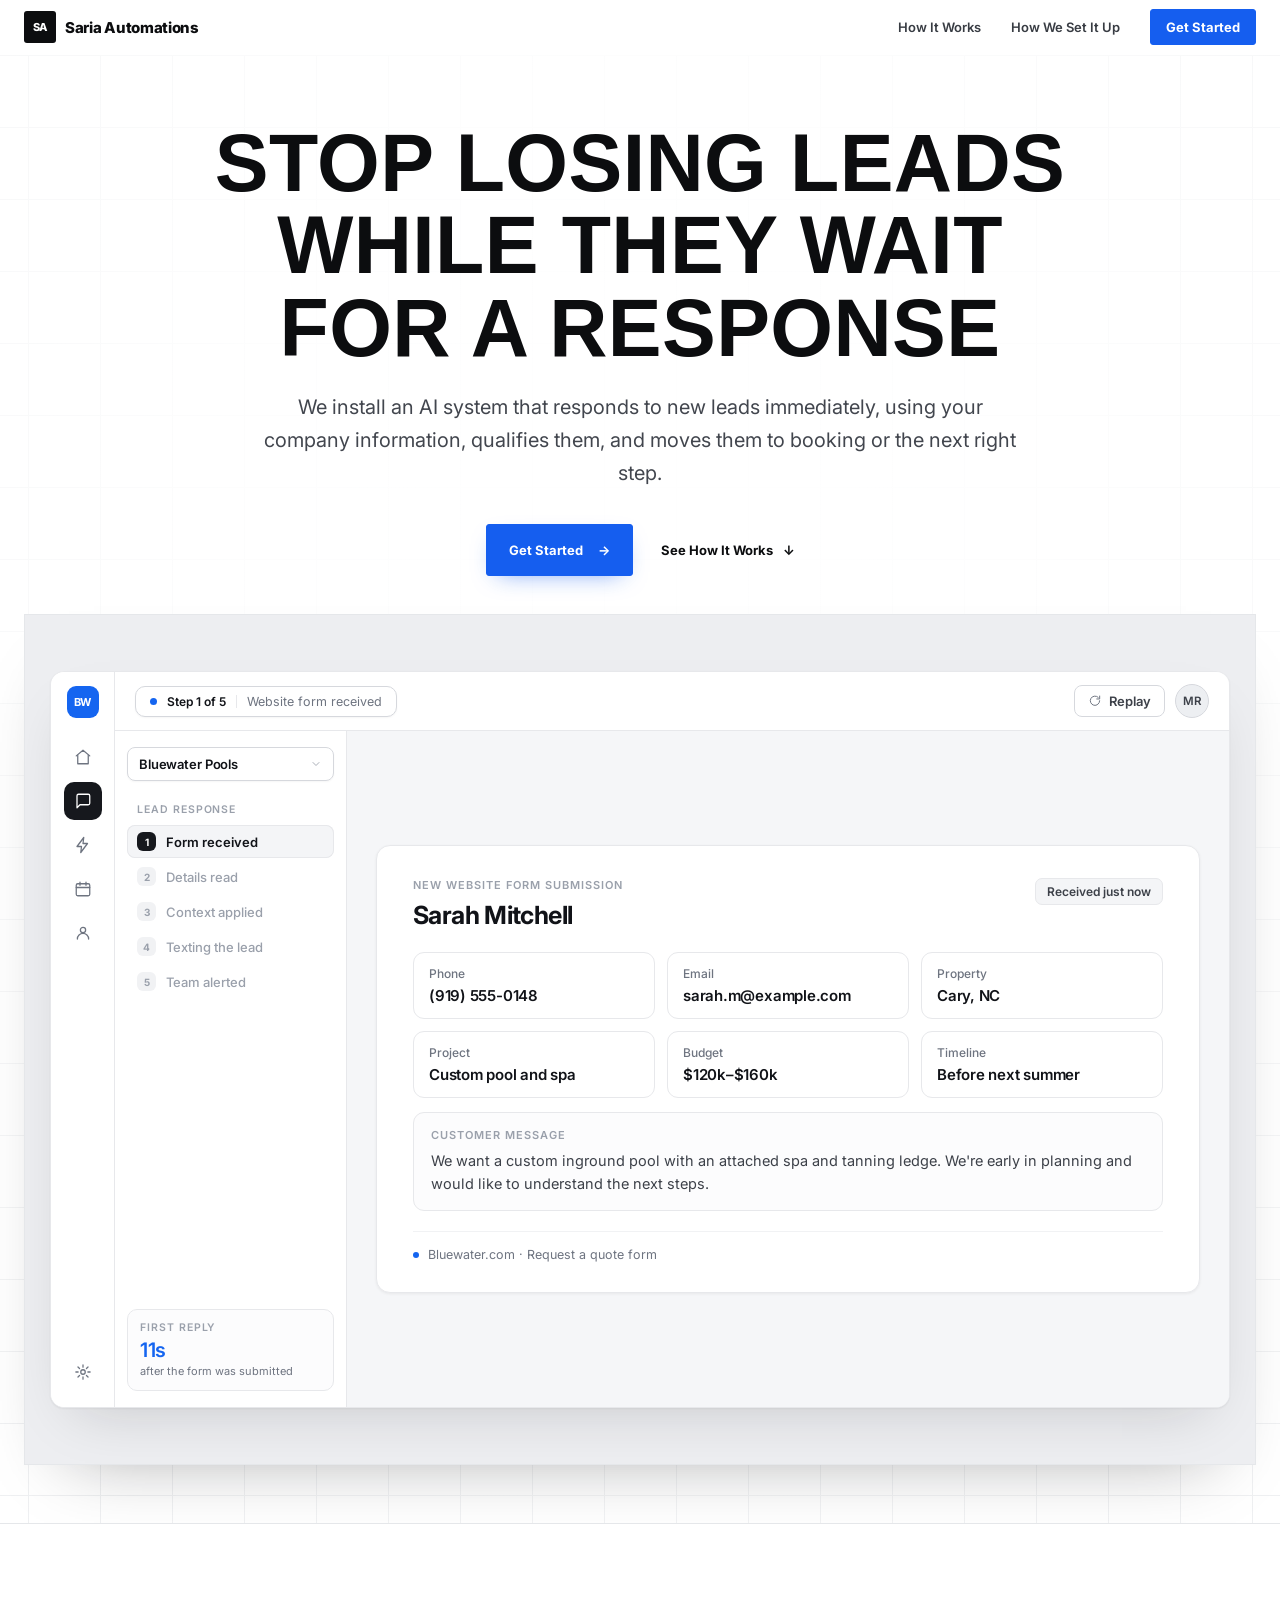
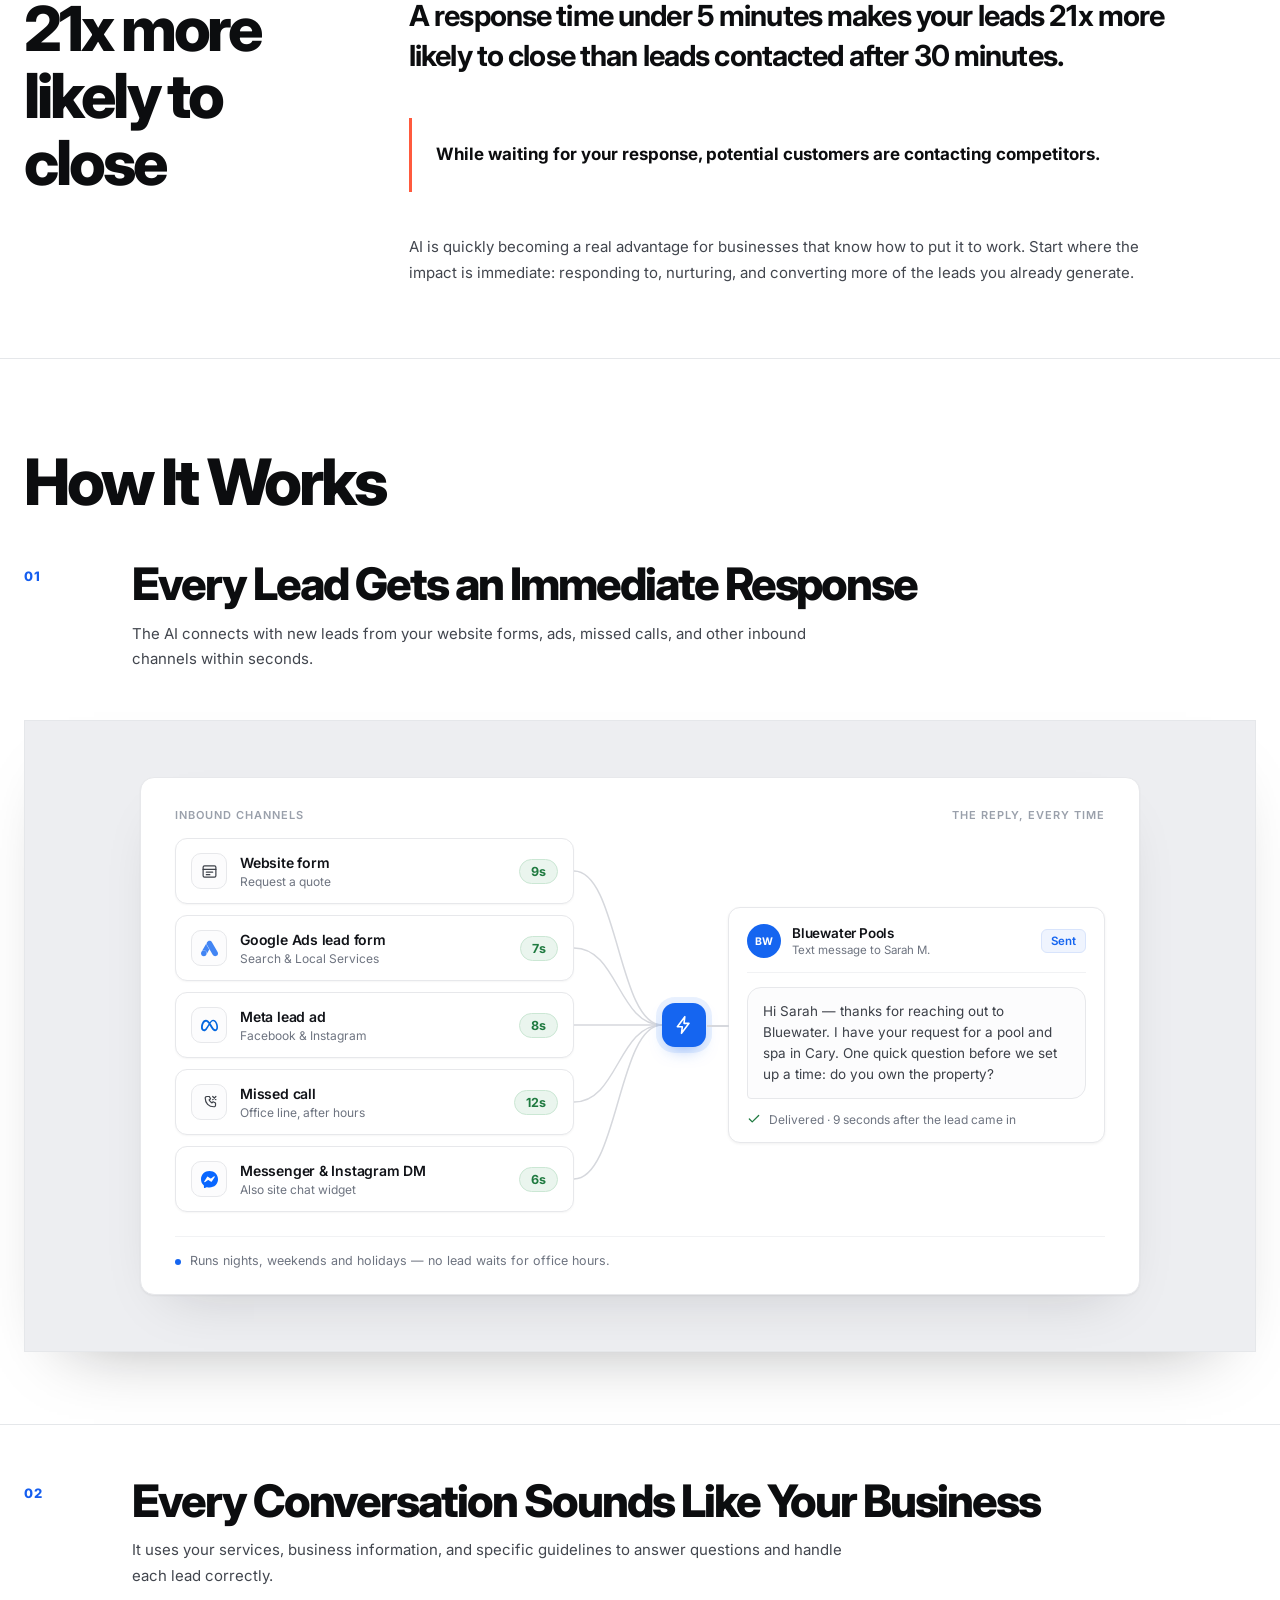
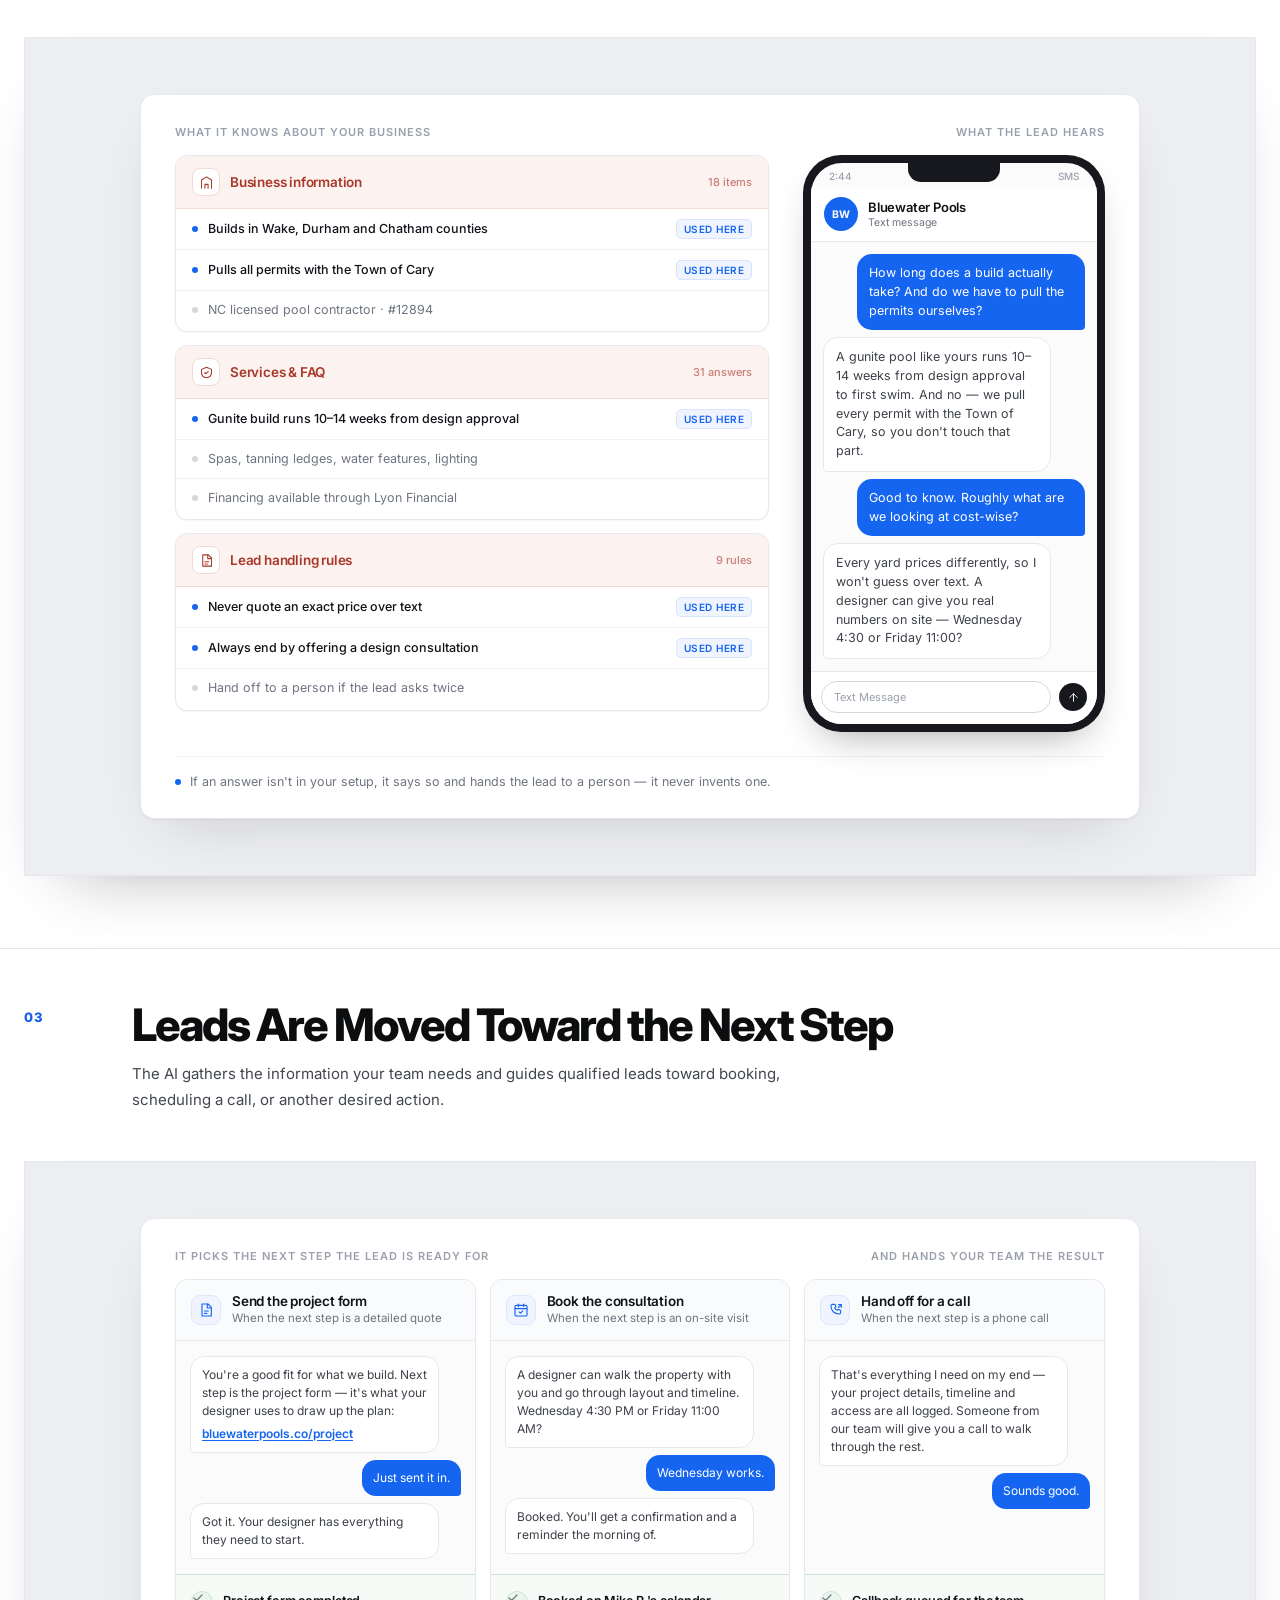
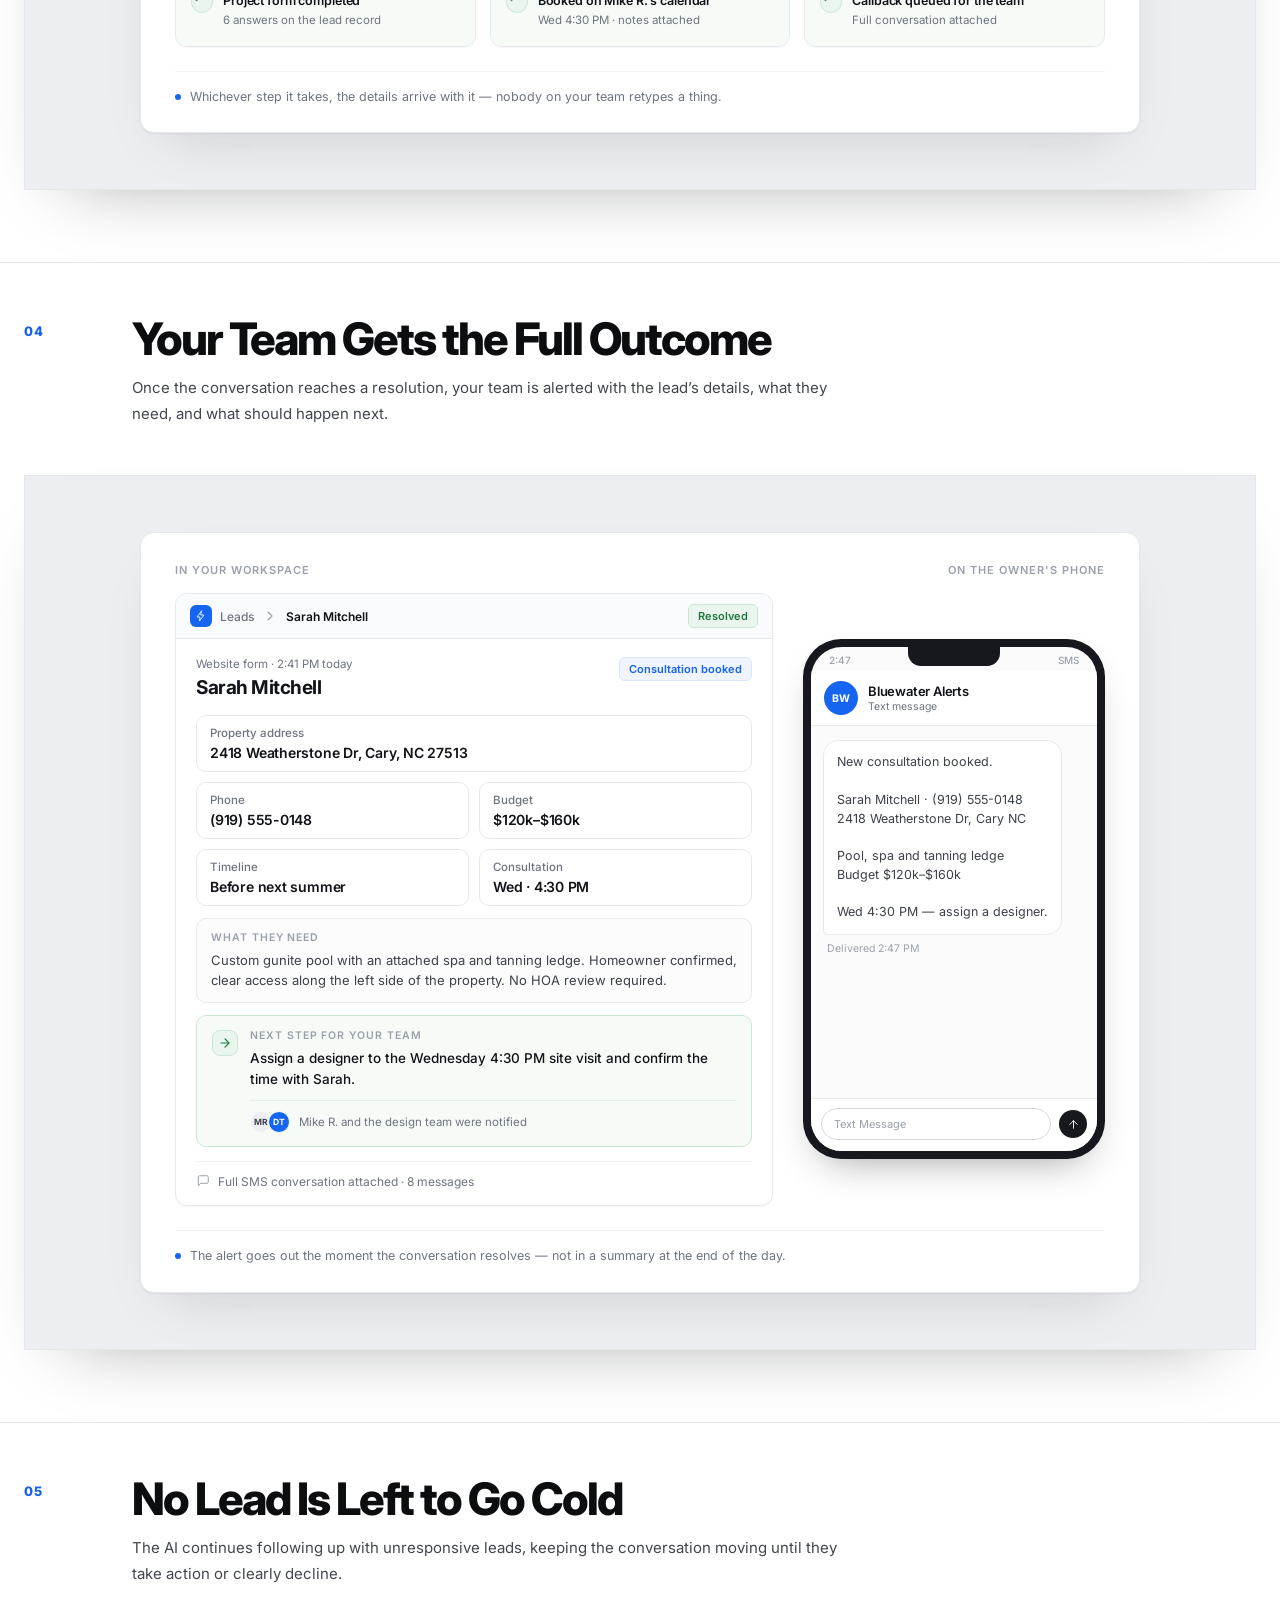
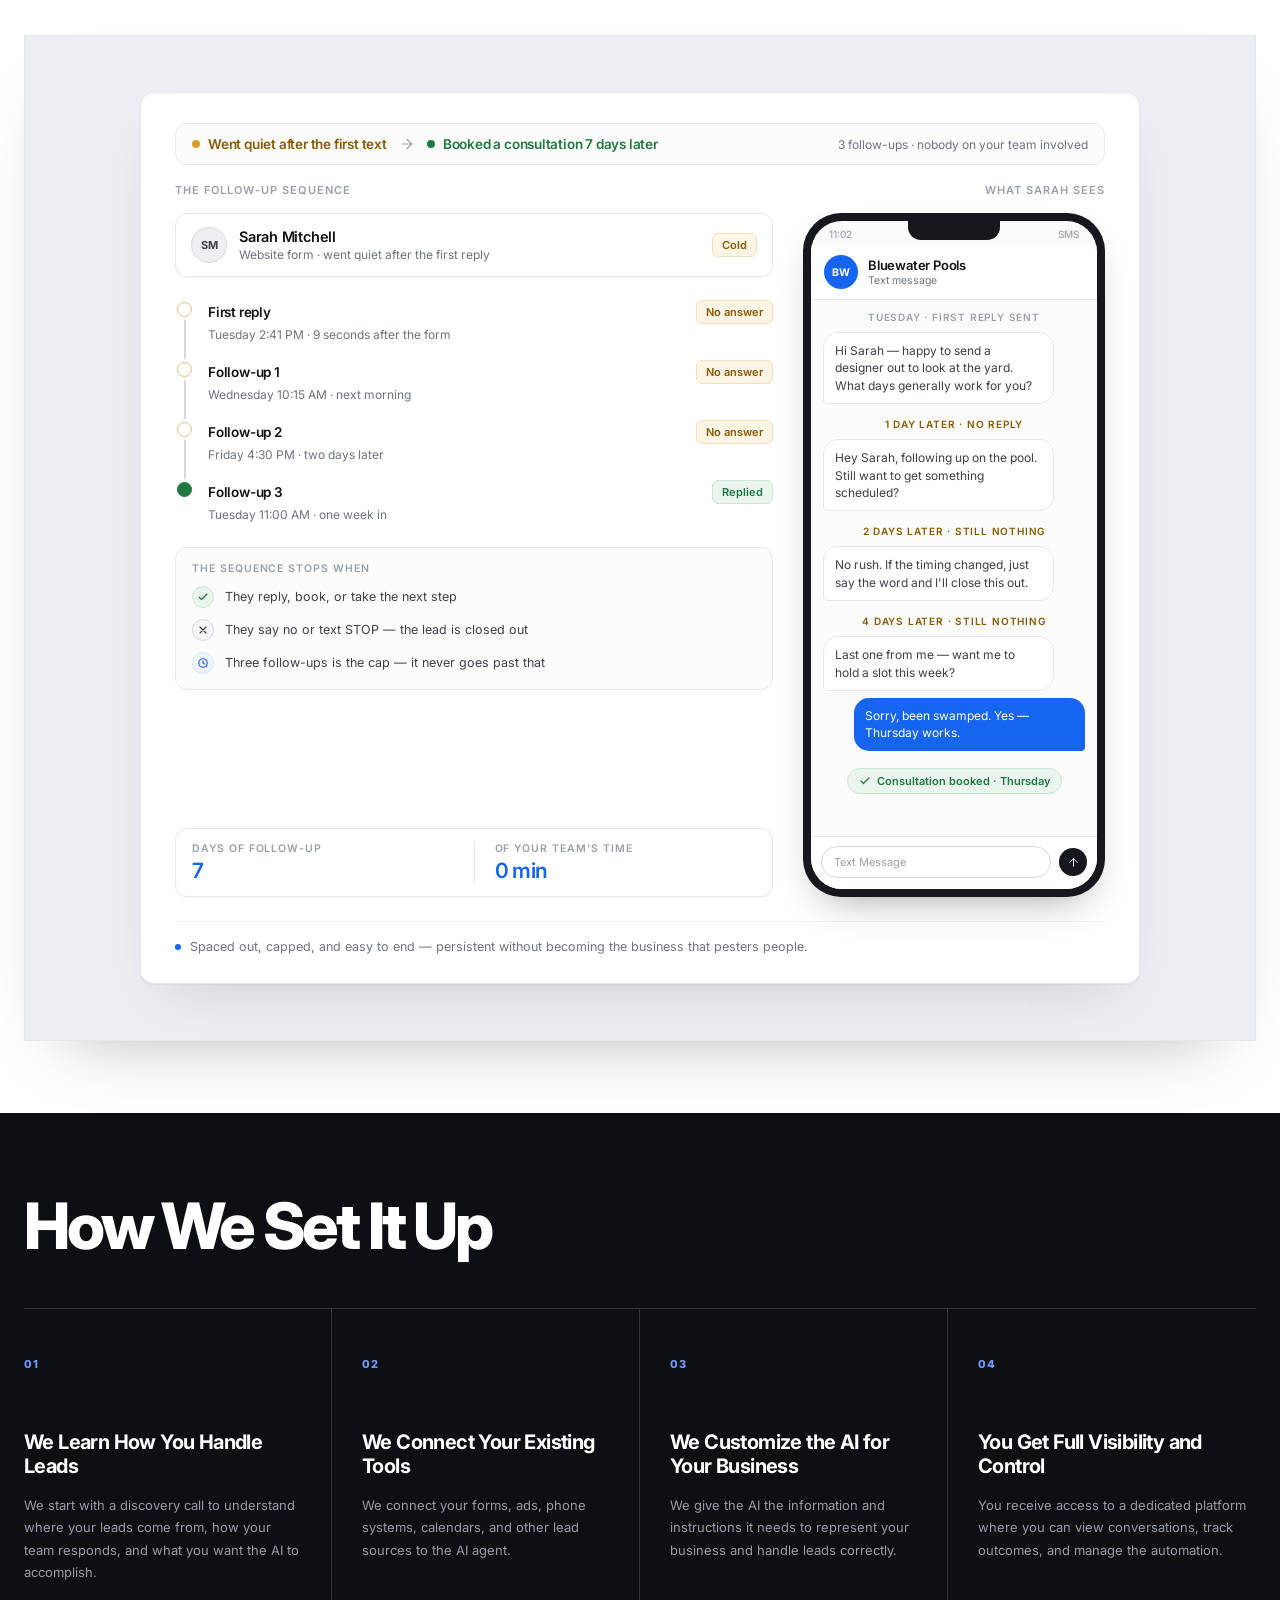
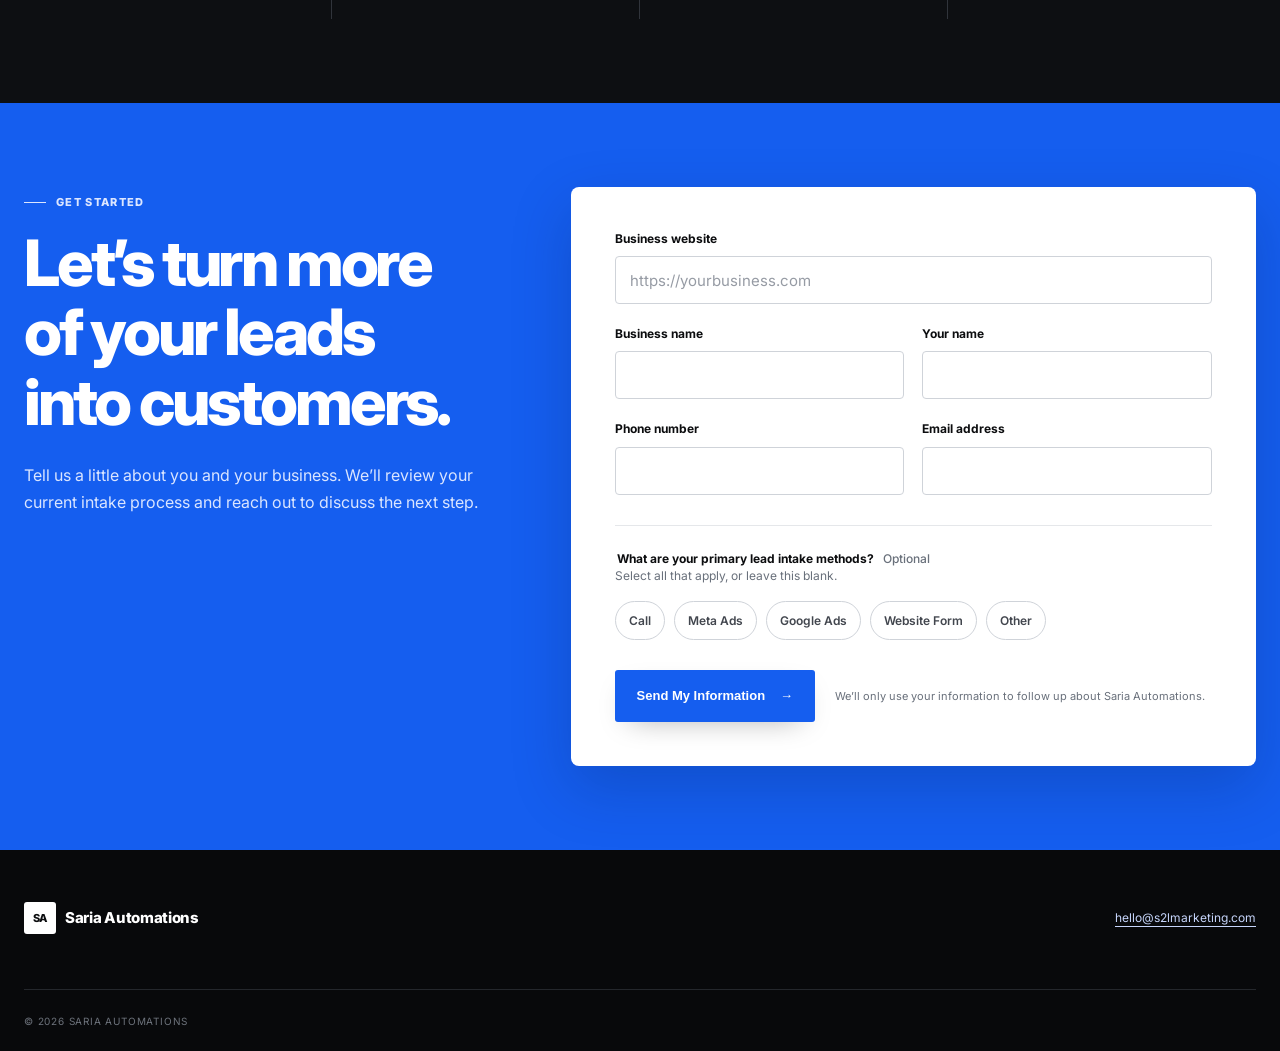
==== commit a04b5037: "Reduce header height" ====
--- a/index.html
+++ b/index.html
@@ -9,7 +9,7 @@
   <link rel="preconnect" href="https://fonts.googleapis.com">
   <link rel="preconnect" href="https://fonts.gstatic.com" crossorigin>
   <link href="https://fonts.googleapis.com/css2?family=Inter:wght@400;500;600;700;800&display=swap" rel="stylesheet">
-  <link rel="stylesheet" href="styles.css?v=5">
+  <link rel="stylesheet" href="styles.css?v=6">
   <script src="script.js?v=5" defer></script>
 </head>
 <body>
--- a/styles.css
+++ b/styles.css
@@ -30,7 +30,7 @@
 #setup,
 #results,
 #get-started {
-  scroll-margin-top: 92px;
+  scroll-margin-top: 76px;
 }
 
 body {
@@ -141,7 +141,7 @@
 }
 
 .nav-wrap {
-  height: 66px;
+  height: 54px;
   display: flex;
   align-items: center;
   justify-content: space-between;
@@ -150,14 +150,14 @@
 .brand {
   display: inline-flex;
   align-items: center;
-  gap: 11px;
+  gap: 9px;
   color: var(--ink);
   text-decoration: none;
 }
 
 .brand-mark {
-  width: 36px;
-  height: 36px;
+  width: 32px;
+  height: 32px;
   display: inline-grid;
   place-items: center;
   background: var(--ink);
@@ -234,8 +234,8 @@
 }
 
 .button--small {
-  min-height: 40px;
-  padding-inline: 17px;
+  min-height: 36px;
+  padding-inline: 15px;
   box-shadow: none;
 }
 
@@ -1095,7 +1095,7 @@
   }
 
   .nav-wrap {
-    height: 62px;
+    height: 54px;
   }
 
   .nav-toggle {
@@ -1114,7 +1114,7 @@
 
   .site-nav {
     position: fixed;
-    inset: 62px 0 auto;
+    inset: 54px 0 auto;
     display: none;
     flex-direction: column;
     align-items: stretch;
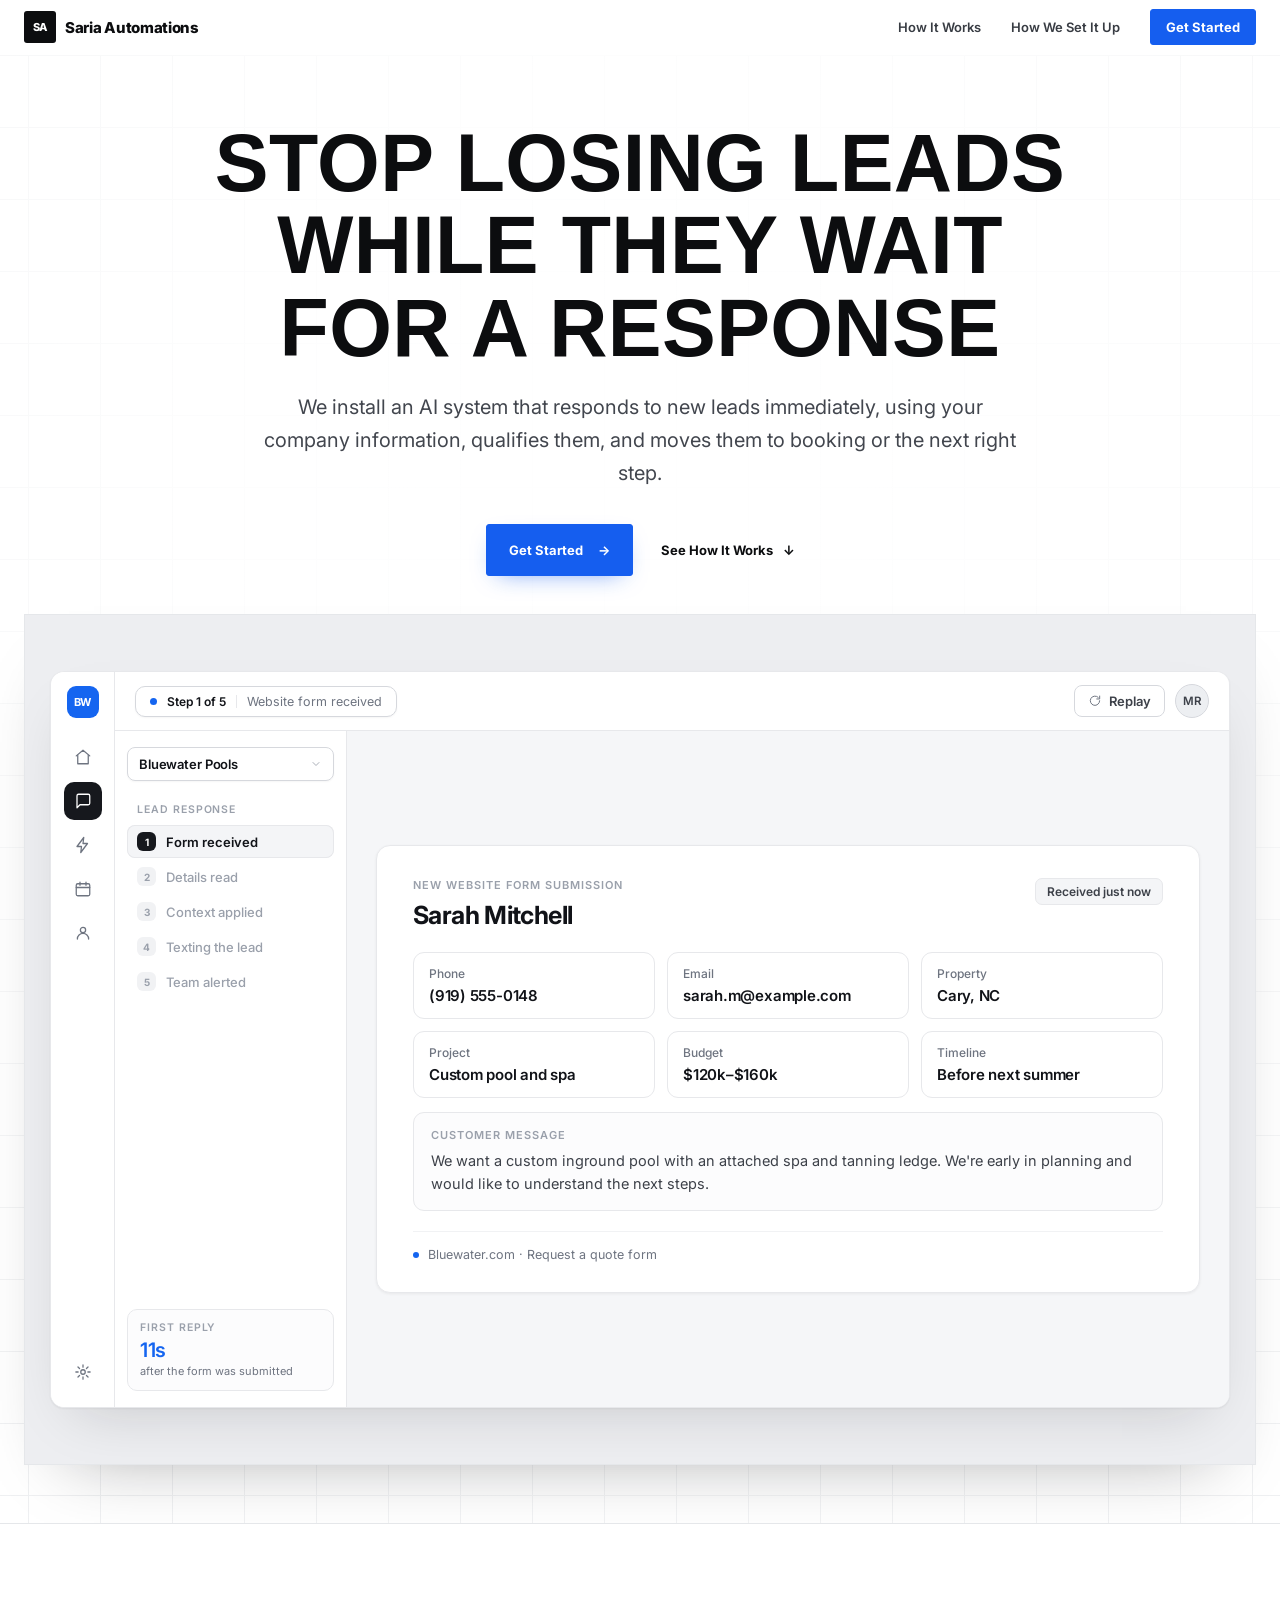
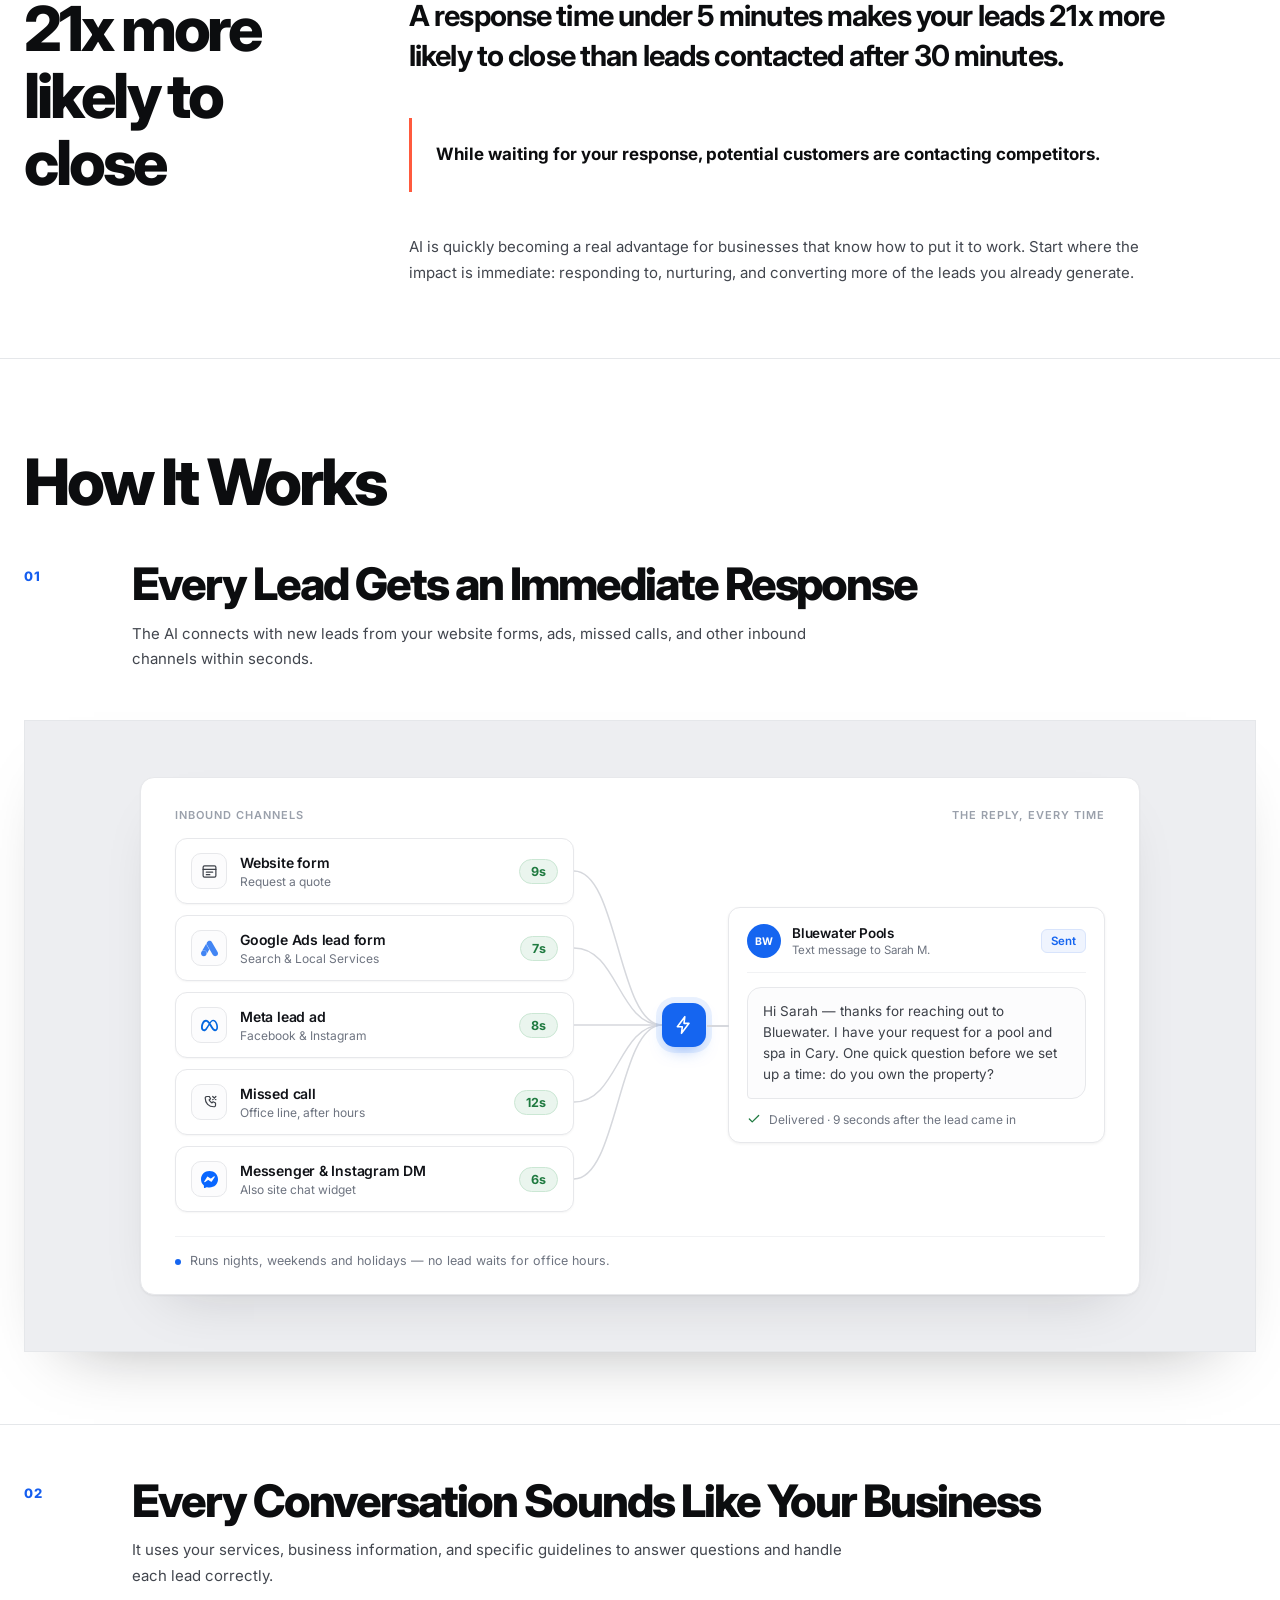
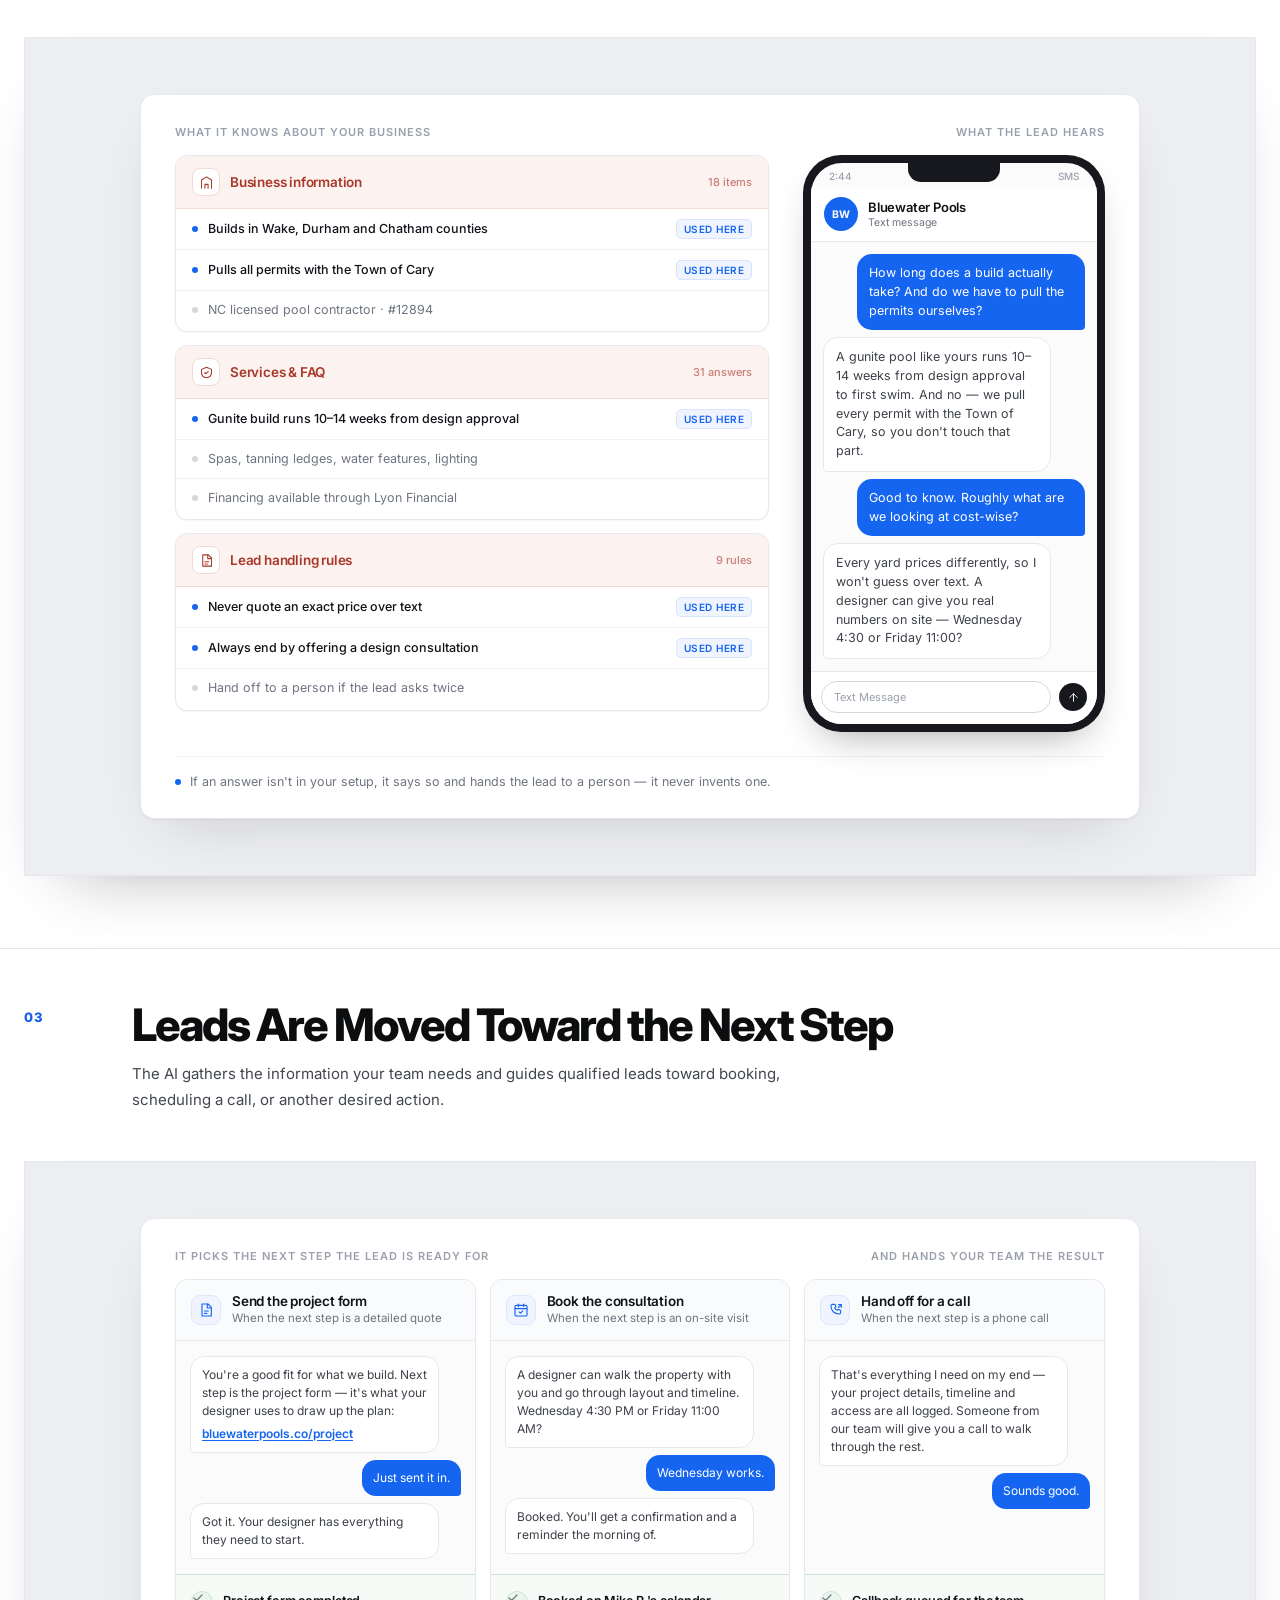
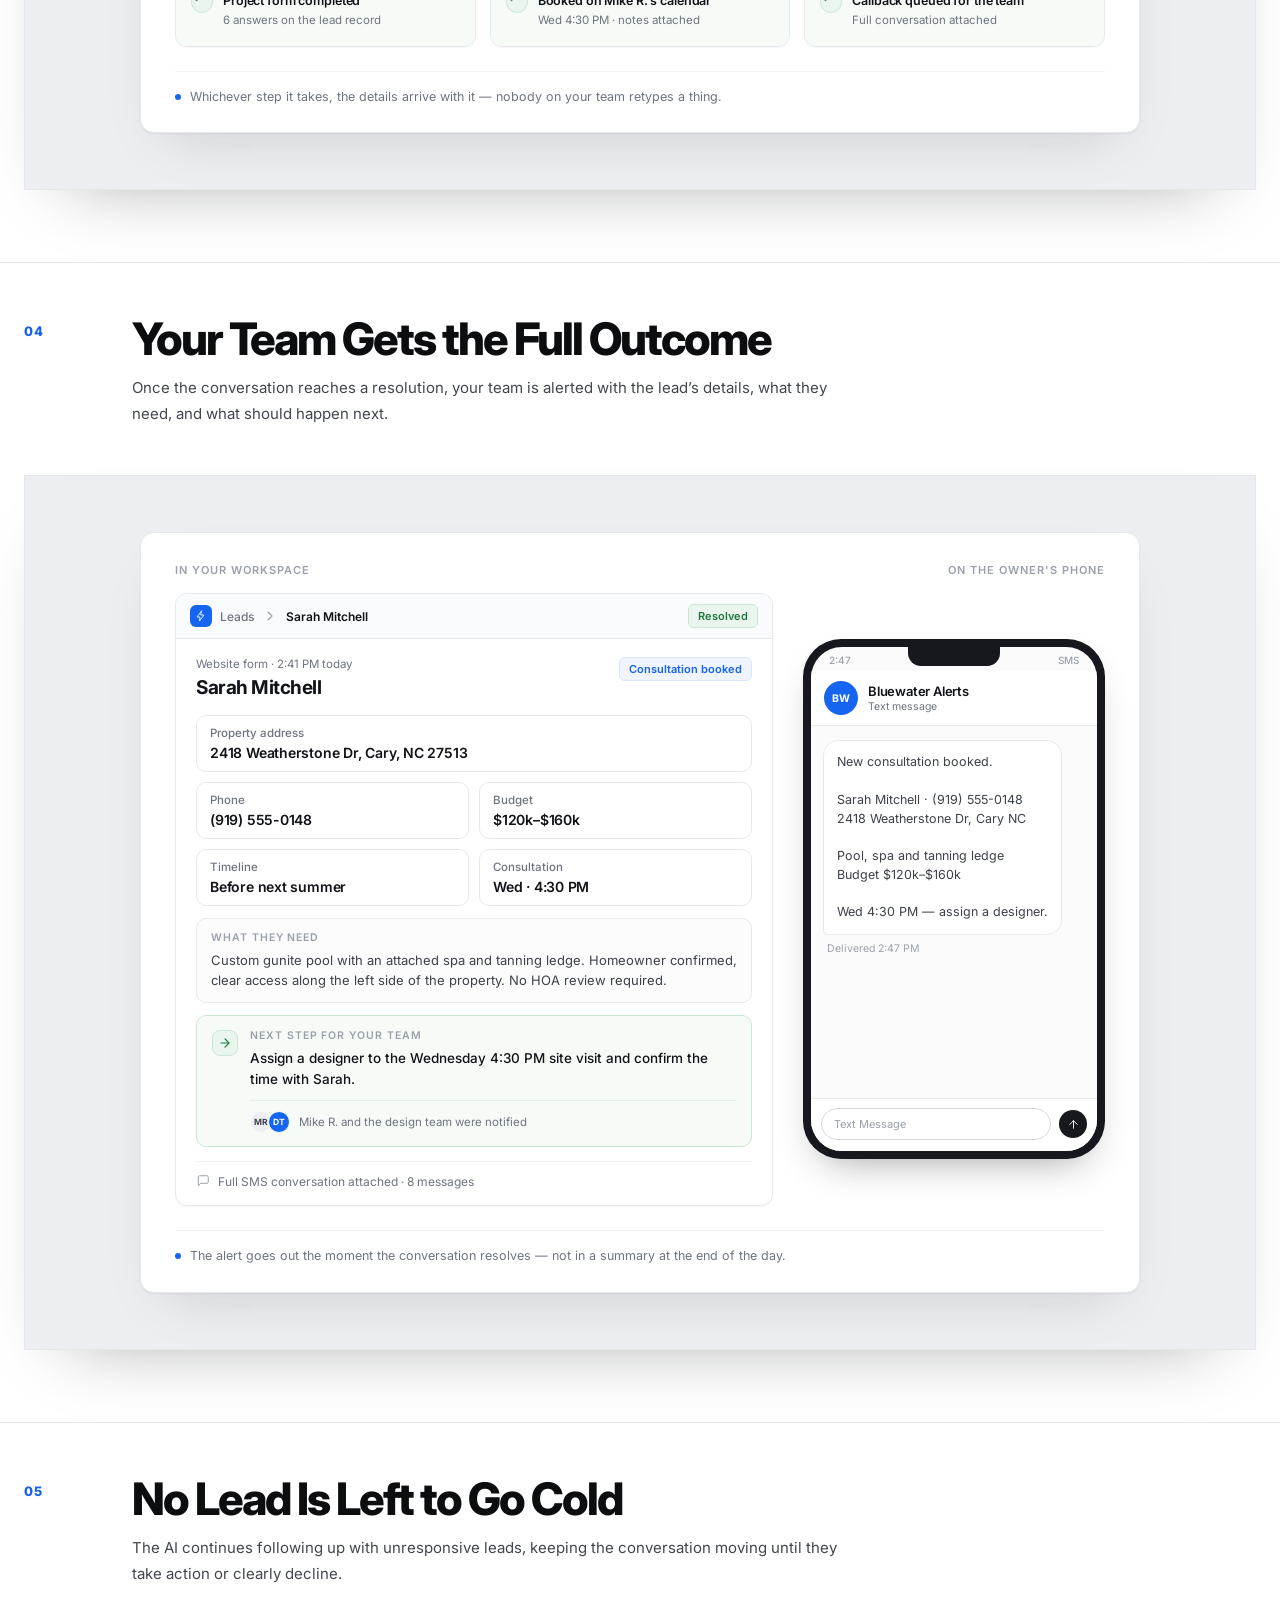
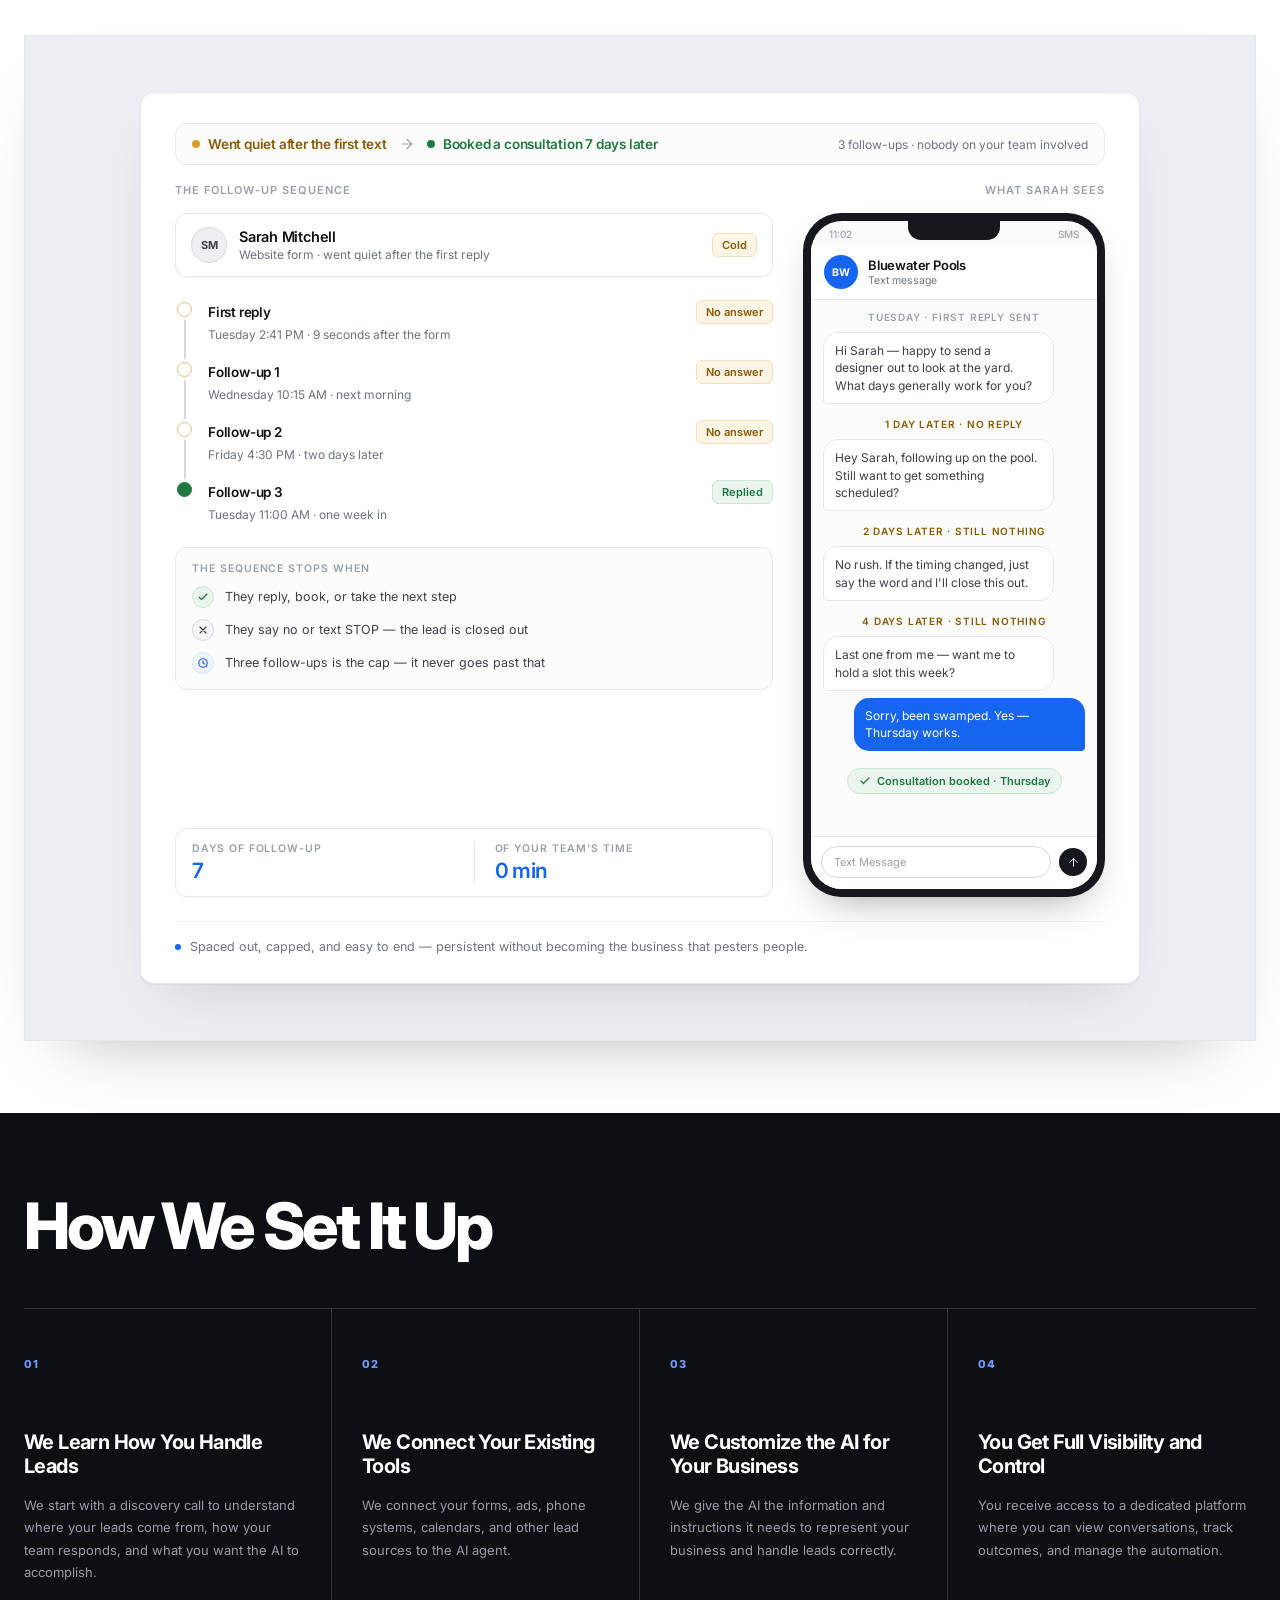
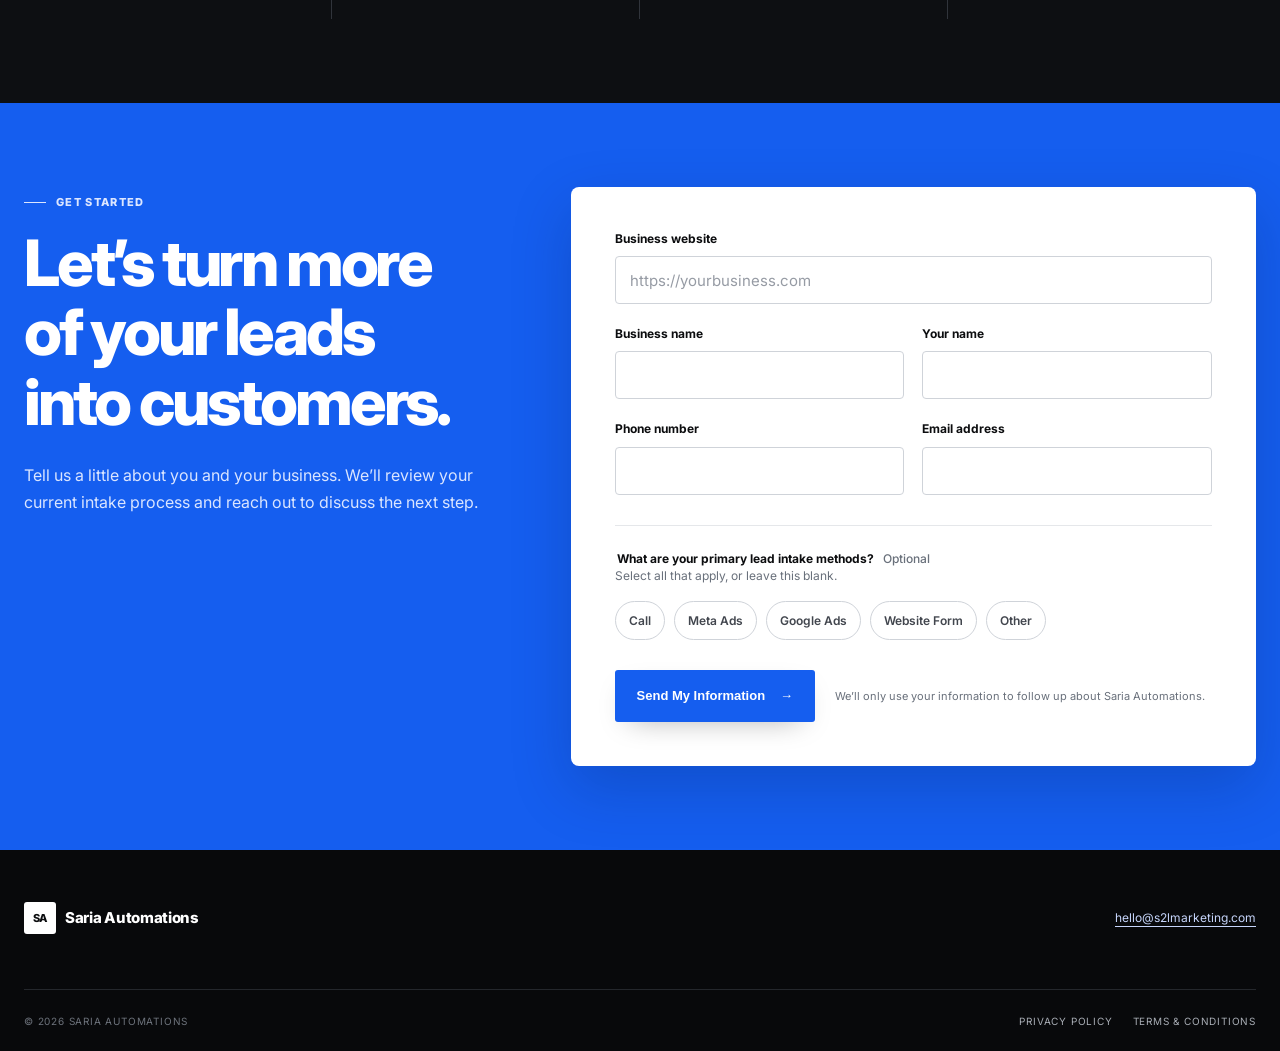
==== commit 1d052d27: "Add privacy and terms pages" ====
--- a/index.html
+++ b/index.html
@@ -8,8 +8,8 @@
   <link rel="icon" href="/favicon.svg" type="image/svg+xml">
   <link rel="preconnect" href="https://fonts.googleapis.com">
   <link rel="preconnect" href="https://fonts.gstatic.com" crossorigin>
-  <link href="https://fonts.googleapis.com/css2?family=Inter:wght@400;500;600;700;800&display=swap" rel="stylesheet">
-  <link rel="stylesheet" href="styles.css?v=6">
+  <link href="https://fonts.googleapis.com/css2?family=Inter:wght@400;500;600;700;800&amp;display=swap" rel="stylesheet">
+  <link rel="stylesheet" href="styles.css?v=7">
   <script src="script.js?v=5" defer></script>
 </head>
 <body>
@@ -280,6 +280,10 @@
     </div>
     <div class="shell footer__bottom">
       <span>© <span data-year></span> Saria Automations</span>
+      <nav class="footer__legal" aria-label="Legal">
+        <a href="/privacy">Privacy Policy</a>
+        <a href="/terms">Terms &amp; Conditions</a>
+      </nav>
     </div>
   </footer>
 </body>
--- a/styles.css
+++ b/styles.css
@@ -1014,12 +1014,224 @@
 .footer__bottom {
   display: flex;
   justify-content: space-between;
+  align-items: center;
+  gap: 24px;
   padding-top: 25px;
   border-top: 1px solid #24272c;
   color: #6d737c;
   font-size: 10px;
   text-transform: uppercase;
   letter-spacing: .08em;
+}
+
+.footer__legal {
+  display: flex;
+  flex-wrap: wrap;
+  justify-content: flex-end;
+  gap: 20px;
+}
+
+.footer__legal a {
+  color: #a8adb5;
+  text-decoration: none;
+  transition: color .2s ease;
+}
+
+.footer__legal a:hover,
+.footer__legal a[aria-current="page"] {
+  color: #fff;
+}
+
+.legal-hero {
+  position: relative;
+  overflow: hidden;
+  padding: 88px 0 74px;
+  border-bottom: 1px solid var(--line);
+  background:
+    linear-gradient(var(--line) 1px, transparent 1px),
+    linear-gradient(90deg, var(--line) 1px, transparent 1px),
+    #fff;
+  background-size: 72px 72px;
+}
+
+.legal-hero::before {
+  content: "";
+  position: absolute;
+  inset: 0;
+  background: linear-gradient(90deg, rgba(255, 255, 255, .98) 0%, rgba(255, 255, 255, .92) 58%, rgba(255, 255, 255, .58) 100%);
+  pointer-events: none;
+}
+
+.legal-hero__inner {
+  position: relative;
+  display: grid;
+  grid-template-columns: minmax(0, 1fr) auto;
+  gap: 48px;
+  align-items: end;
+}
+
+.legal-eyebrow {
+  display: inline-flex;
+  align-items: center;
+  gap: 10px;
+  margin-bottom: 26px;
+  color: var(--blue);
+  font-size: 11px;
+  font-weight: 800;
+  letter-spacing: .12em;
+  text-transform: uppercase;
+}
+
+.legal-eyebrow::before {
+  content: "";
+  width: 24px;
+  height: 2px;
+  background: currentColor;
+}
+
+.legal-hero h1 {
+  max-width: 850px;
+  margin: 0;
+  font-family: var(--font-display);
+  font-size: clamp(50px, 7vw, 88px);
+  font-weight: 800;
+  letter-spacing: -.06em;
+  line-height: .95;
+  text-transform: uppercase;
+}
+
+.legal-updated {
+  margin: 0 0 7px;
+  color: var(--muted);
+  font-size: 12px;
+  font-weight: 600;
+  white-space: nowrap;
+}
+
+.legal-page {
+  padding: 76px 0 112px;
+}
+
+.legal-layout {
+  display: grid;
+  grid-template-columns: 220px minmax(0, 760px);
+  gap: clamp(64px, 9vw, 140px);
+  align-items: start;
+}
+
+.legal-toc {
+  position: sticky;
+  top: 86px;
+  padding-top: 4px;
+}
+
+.legal-toc > span {
+  display: block;
+  margin-bottom: 18px;
+  color: var(--muted);
+  font-size: 10px;
+  font-weight: 800;
+  letter-spacing: .12em;
+  text-transform: uppercase;
+}
+
+.legal-toc a {
+  display: block;
+  padding: 9px 0;
+  color: var(--ink-soft);
+  font-size: 12px;
+  font-weight: 600;
+  line-height: 1.35;
+  text-decoration: none;
+  transition: color .2s ease, transform .2s ease;
+}
+
+.legal-toc a:hover {
+  color: var(--blue);
+  transform: translateX(3px);
+}
+
+.legal-content > p:first-child {
+  margin-top: 0;
+  color: var(--ink);
+  font-size: 19px;
+  line-height: 1.72;
+}
+
+.legal-section {
+  padding: 38px 0;
+  border-top: 1px solid var(--line);
+  scroll-margin-top: 82px;
+}
+
+.legal-content > p:first-child + .legal-section {
+  margin-top: 42px;
+}
+
+.legal-section h2 {
+  margin: 0 0 18px;
+  font-family: var(--font-display);
+  font-size: clamp(24px, 3vw, 32px);
+  font-weight: 800;
+  letter-spacing: -.035em;
+  line-height: 1.15;
+}
+
+.legal-section p,
+.legal-section li {
+  color: var(--ink-soft);
+  font-size: 15px;
+  line-height: 1.78;
+}
+
+.legal-section p {
+  margin: 0 0 16px;
+}
+
+.legal-section p:last-child {
+  margin-bottom: 0;
+}
+
+.legal-section ul {
+  margin: 18px 0 0;
+  padding-left: 0;
+  list-style: none;
+}
+
+.legal-section li {
+  position: relative;
+  padding: 7px 0 7px 24px;
+}
+
+.legal-section li::before {
+  content: "";
+  position: absolute;
+  top: 18px;
+  left: 0;
+  width: 6px;
+  height: 6px;
+  background: var(--blue);
+  border-radius: 50%;
+}
+
+.legal-section a,
+.legal-contact a {
+  color: var(--blue-dark);
+  font-weight: 600;
+  text-underline-offset: 3px;
+}
+
+.legal-contact {
+  display: inline-flex;
+  flex-direction: column;
+  gap: 5px;
+  margin-top: 5px;
+  padding: 20px 22px;
+  border-left: 3px solid var(--blue);
+  background: var(--wash);
+  color: var(--ink-soft);
+  font-size: 14px;
+  line-height: 1.65;
 }
 
 .reveal {
@@ -1294,7 +1506,67 @@
 
   .footer__bottom {
     flex-direction: column;
+    align-items: flex-start;
     gap: 12px;
+  }
+
+  .footer__legal {
+    justify-content: flex-start;
+  }
+
+  .legal-hero {
+    padding: 60px 0 52px;
+    background-size: 48px 48px;
+  }
+
+  .legal-hero__inner,
+  .legal-layout {
+    grid-template-columns: 1fr;
+  }
+
+  .legal-hero__inner {
+    gap: 28px;
+  }
+
+  .legal-updated {
+    margin: 0;
+  }
+
+  .legal-page {
+    padding: 54px 0 76px;
+  }
+
+  .legal-layout {
+    gap: 42px;
+  }
+
+  .legal-toc {
+    position: static;
+    display: flex;
+    flex-wrap: wrap;
+    gap: 8px;
+    padding-bottom: 30px;
+    border-bottom: 1px solid var(--line);
+  }
+
+  .legal-toc > span {
+    width: 100%;
+    margin-bottom: 6px;
+  }
+
+  .legal-toc a {
+    padding: 7px 10px;
+    border: 1px solid var(--line-strong);
+    border-radius: 999px;
+    font-size: 11px;
+  }
+
+  .legal-toc a:hover {
+    transform: none;
+  }
+
+  .legal-content > p:first-child {
+    font-size: 17px;
   }
 }
 
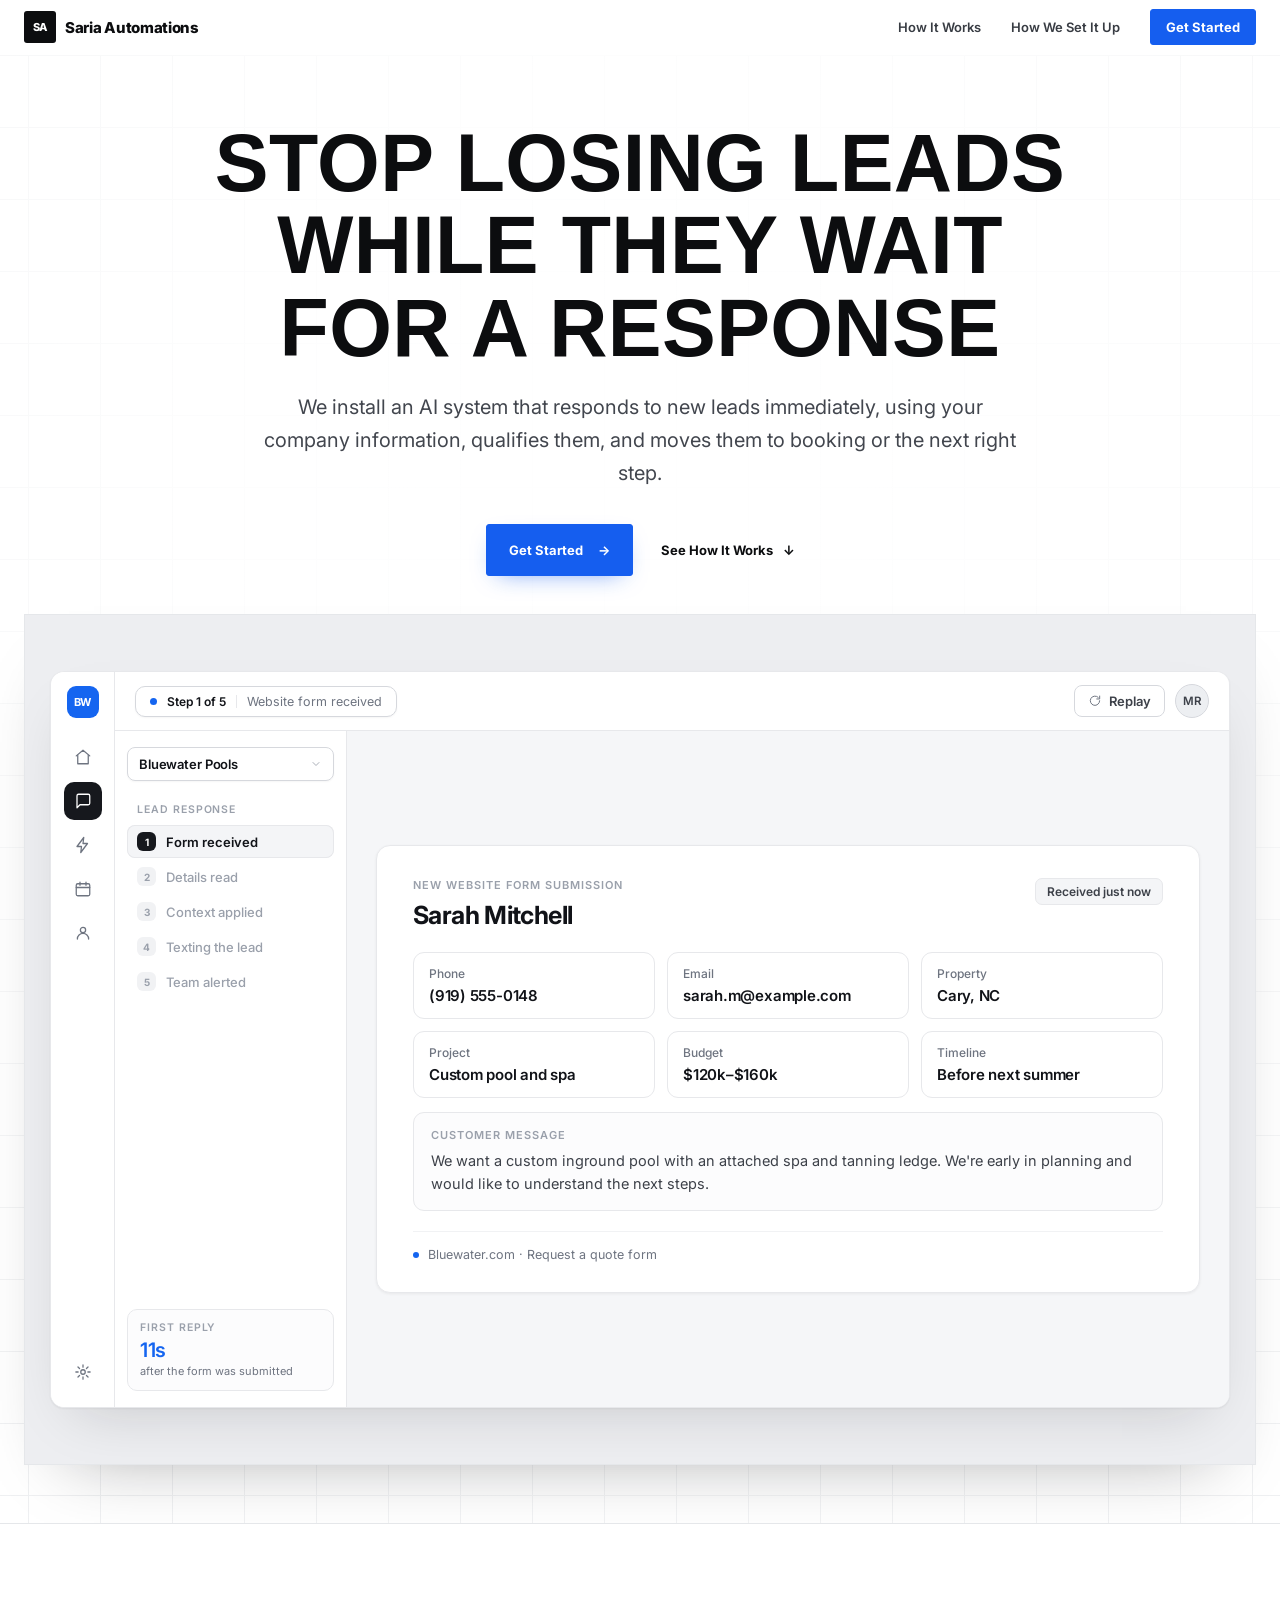
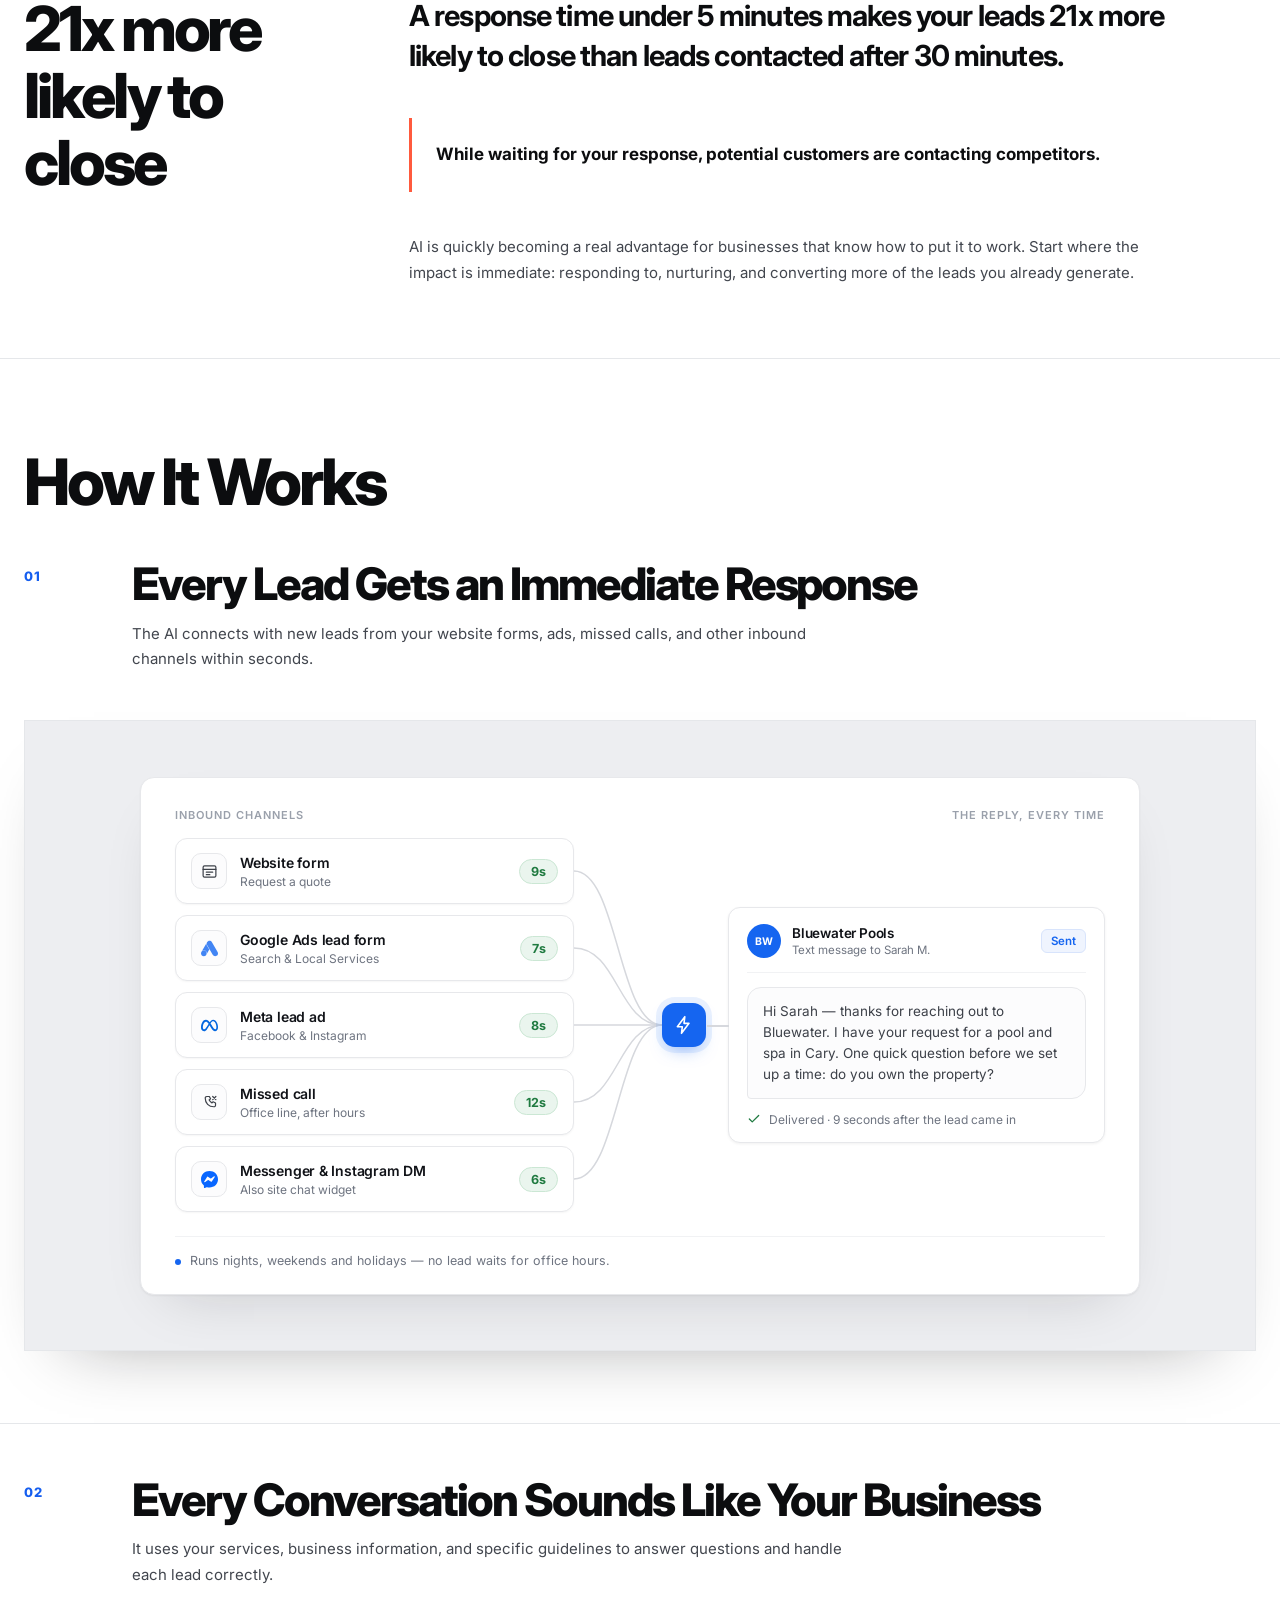
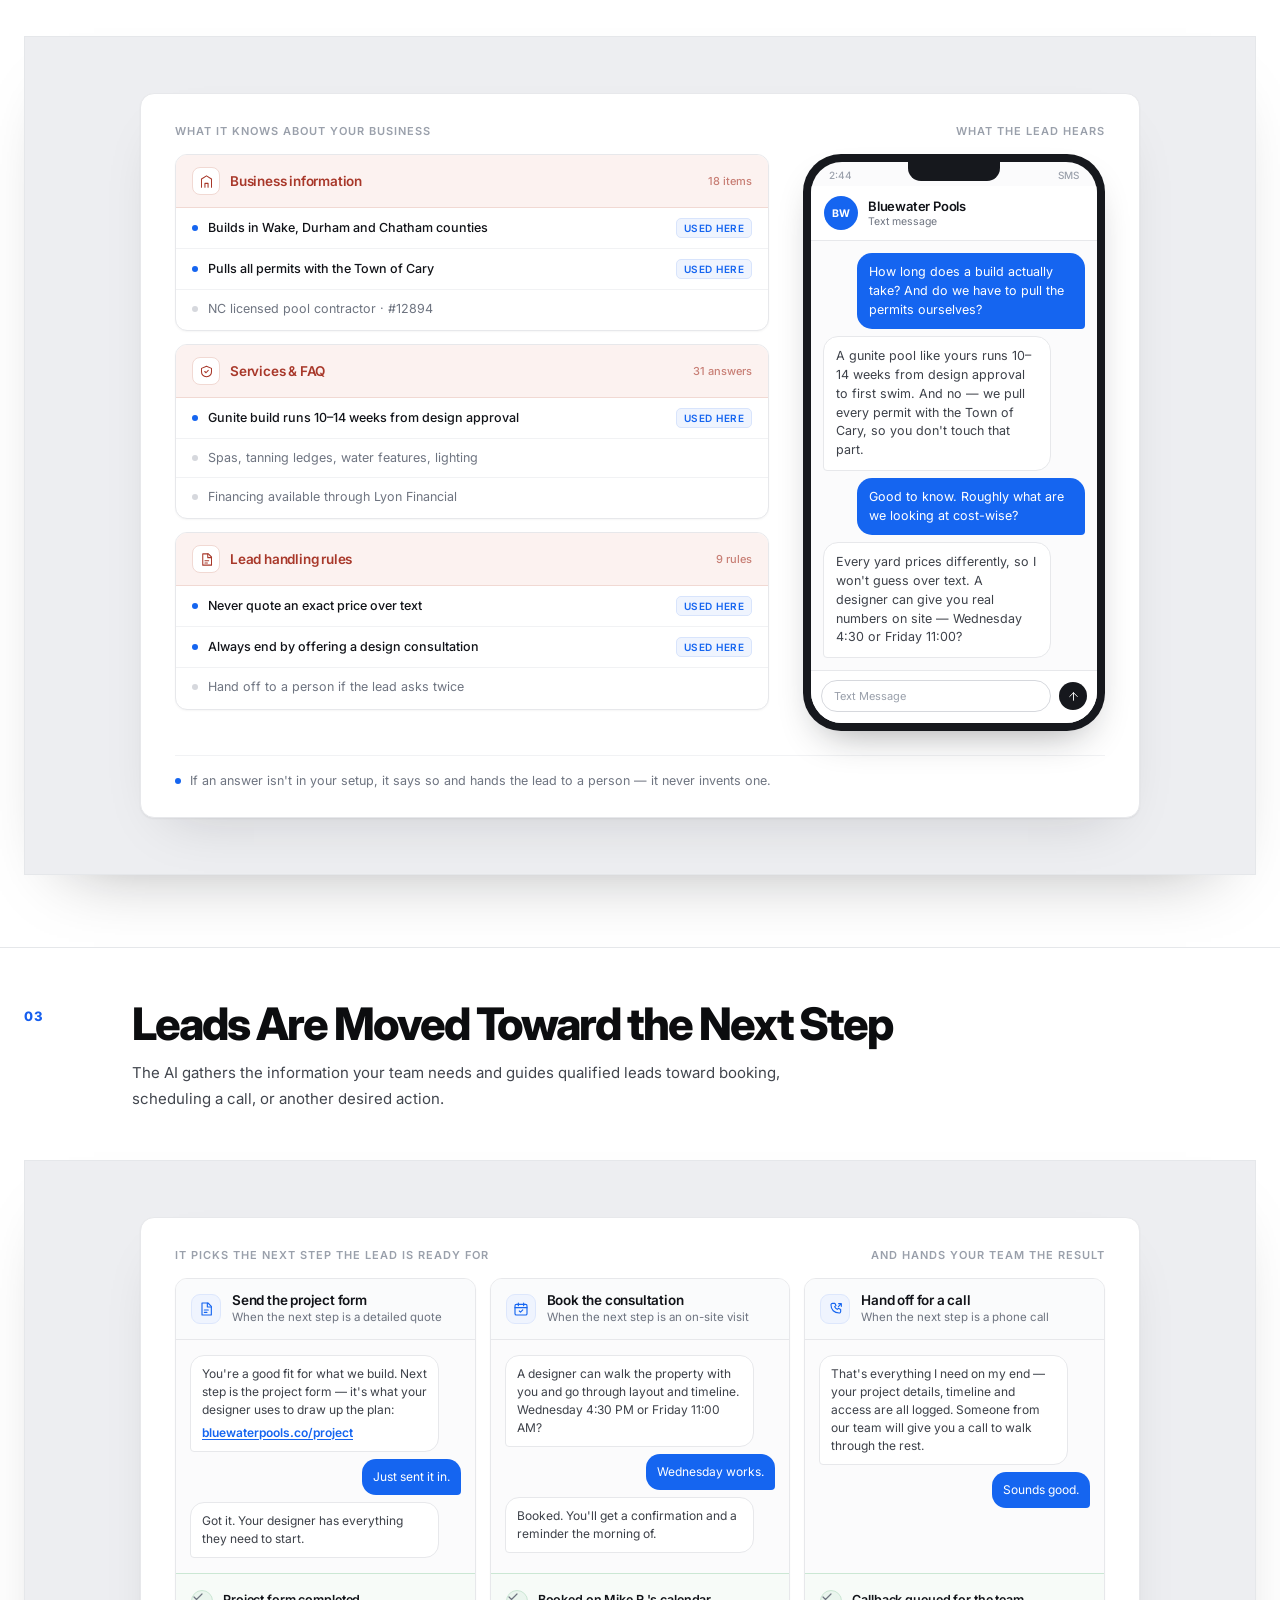
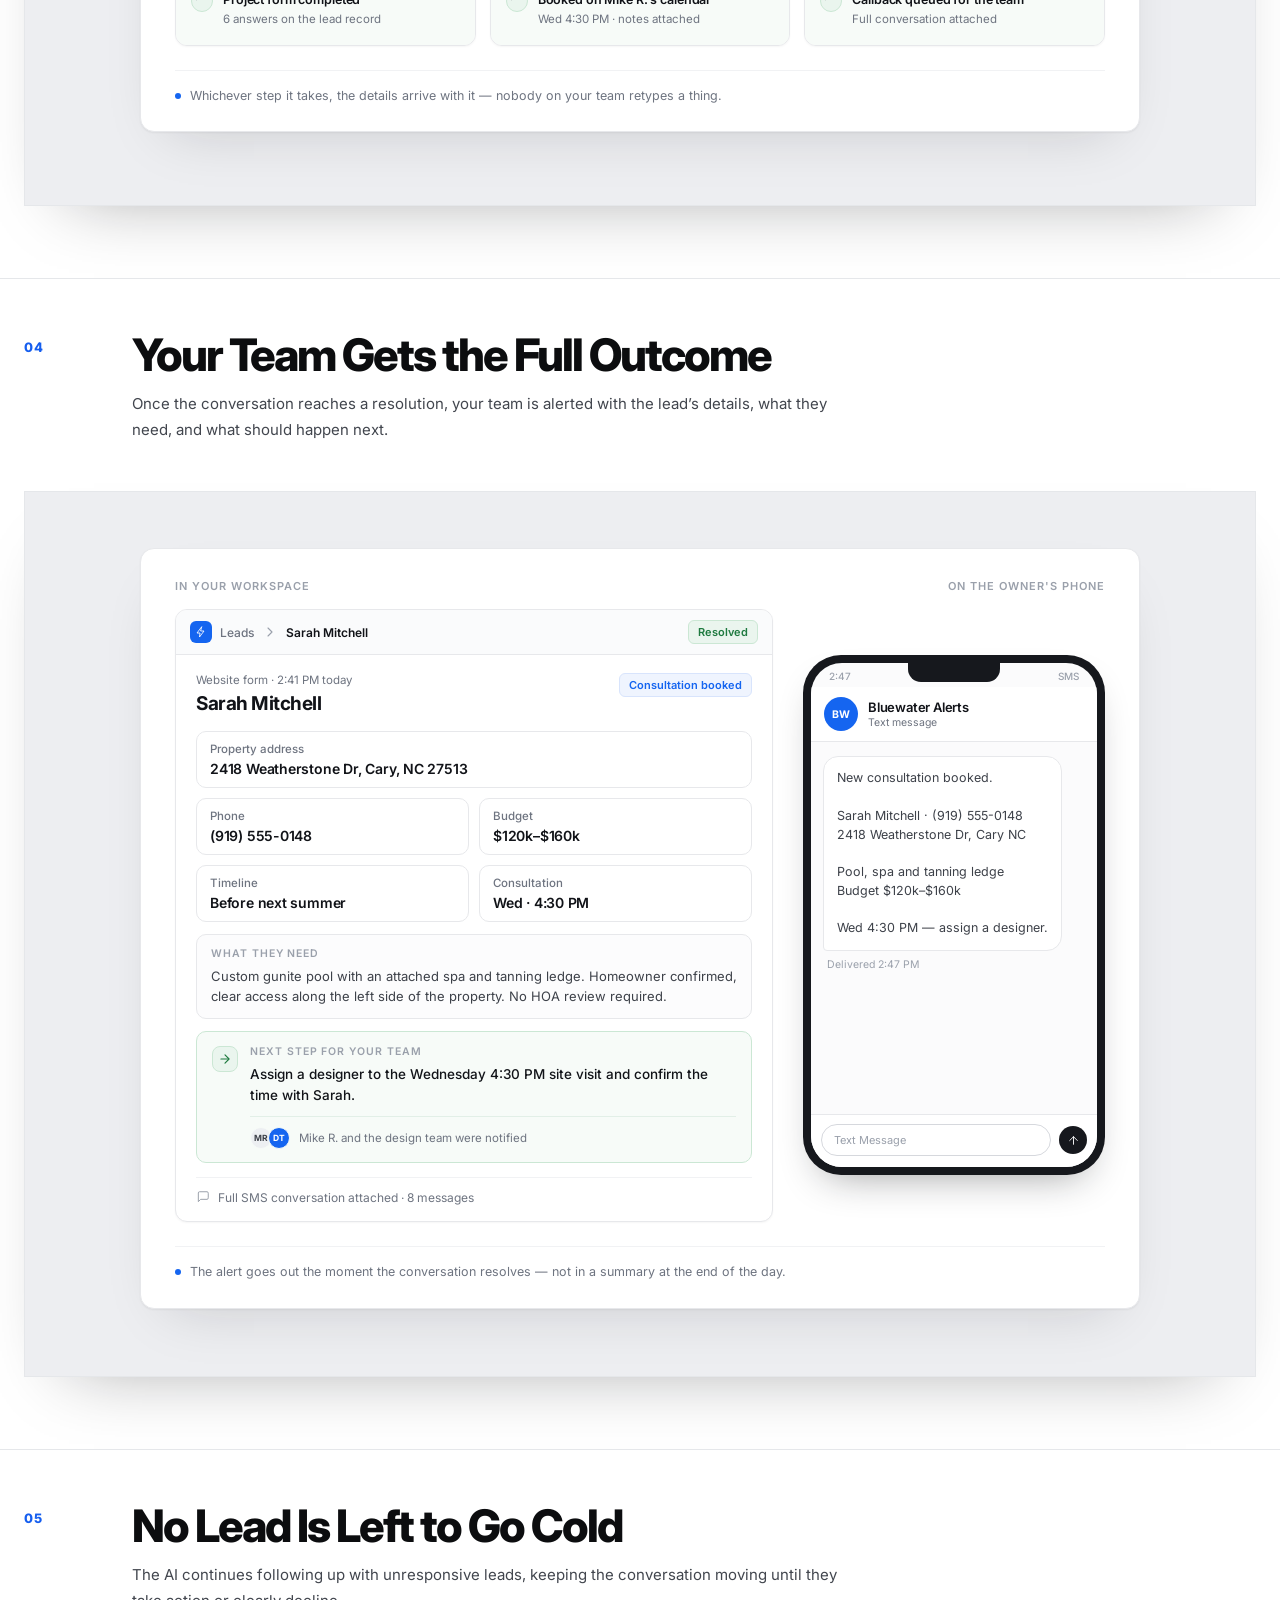
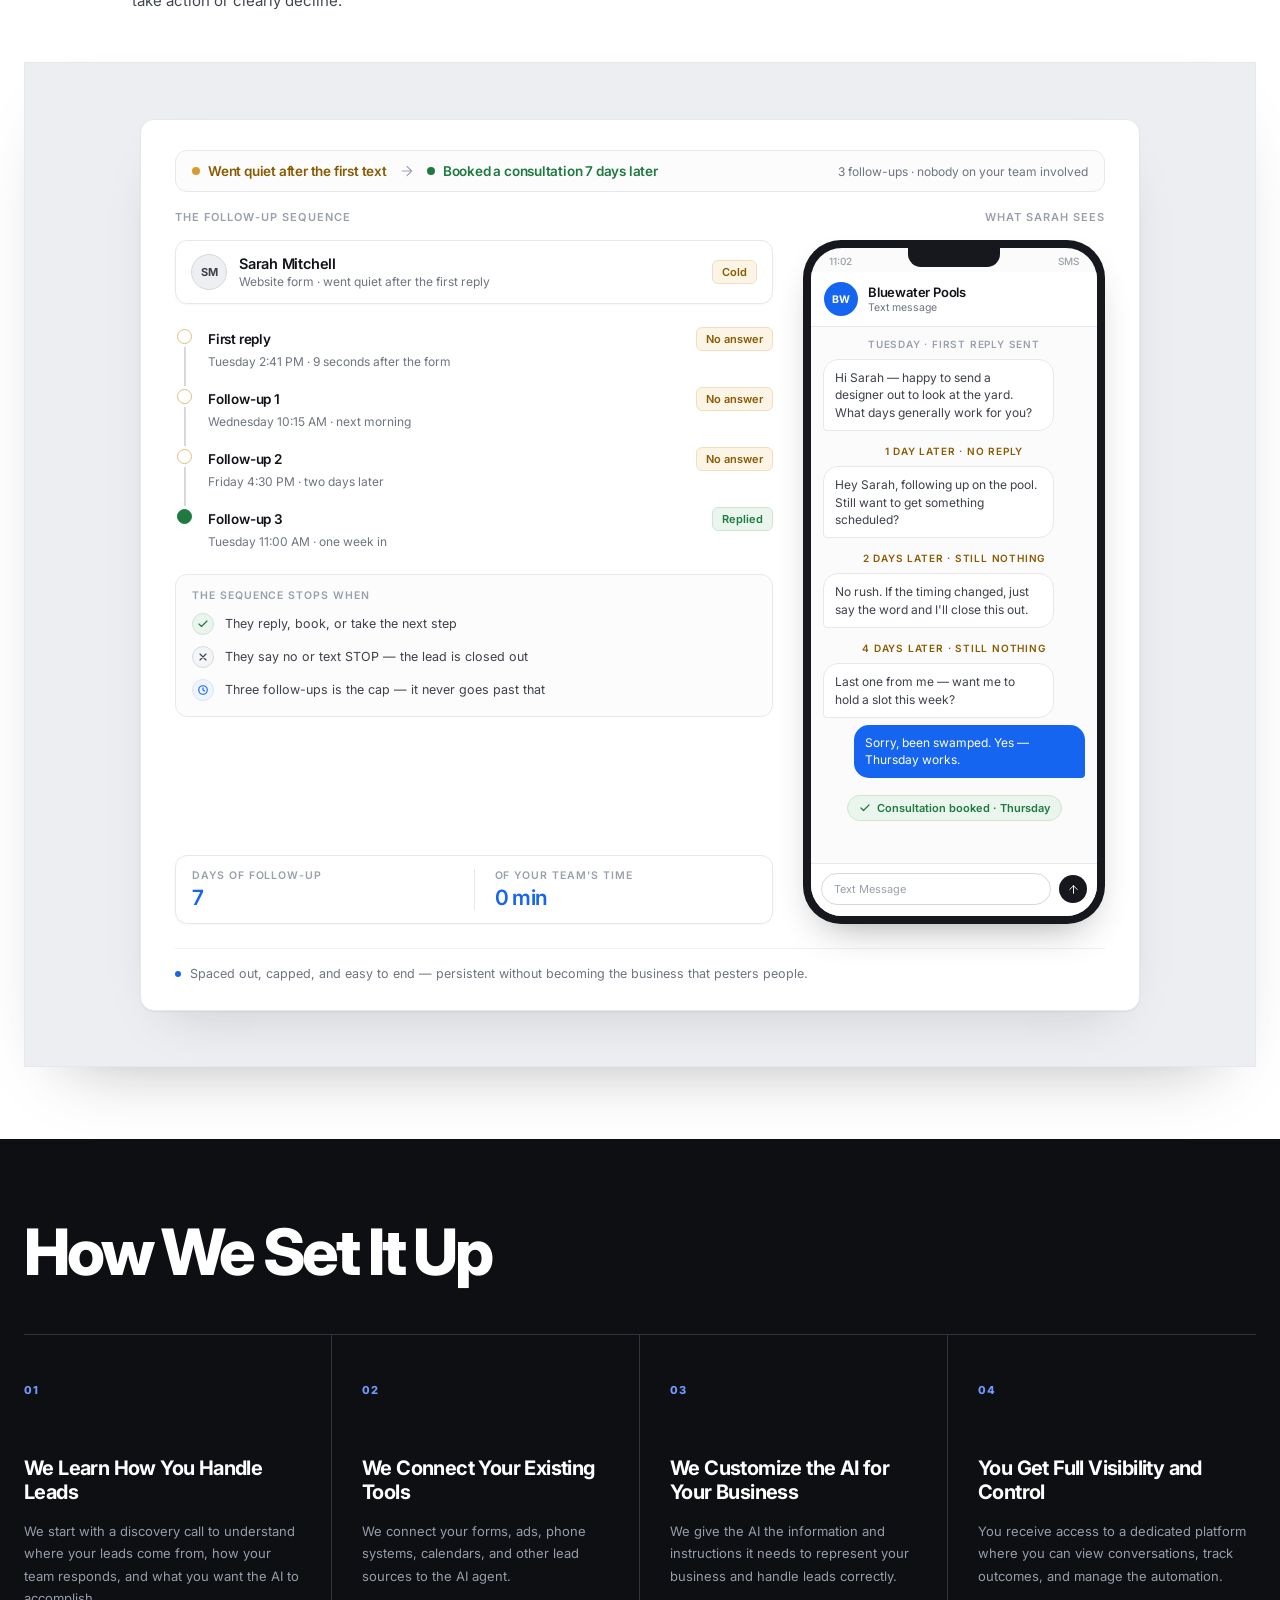
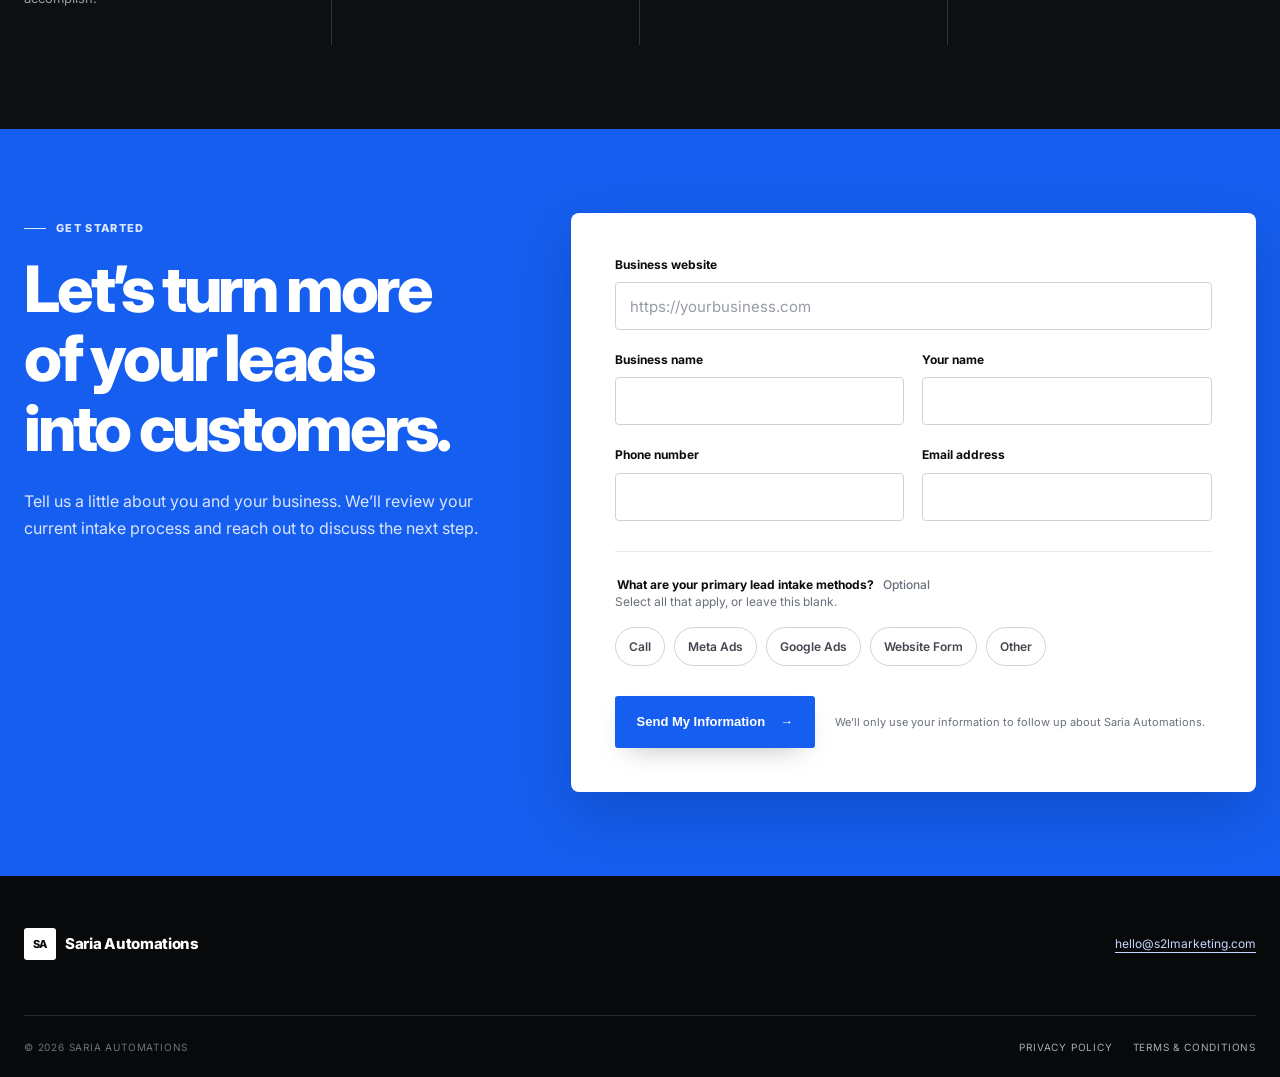
==== commit 00e6a6dc: "Fix first-load visual sizing" ====
--- a/index.html
+++ b/index.html
@@ -10,7 +10,7 @@
   <link rel="preconnect" href="https://fonts.gstatic.com" crossorigin>
   <link href="https://fonts.googleapis.com/css2?family=Inter:wght@400;500;600;700;800&amp;display=swap" rel="stylesheet">
   <link rel="stylesheet" href="styles.css?v=7">
-  <script src="script.js?v=5" defer></script>
+  <script src="script.js?v=7" defer></script>
 </head>
 <body>
   <a class="skip-link" href="#main">Skip to content</a>
@@ -84,7 +84,7 @@
             </div>
           </div>
           <div class="visual-shell reveal">
-            <iframe class="product-visual" src="visuals/how-it-works-01-immediate-response.html" title="Multiple inbound lead channels receiving an immediate, relevant reply" loading="eager"></iframe>
+            <iframe class="product-visual" src="visuals/how-it-works-01-immediate-response.html" title="Multiple inbound lead channels receiving an immediate, relevant reply" loading="eager" scrolling="no"></iframe>
           </div>
         </div>
       </article>
@@ -99,7 +99,7 @@
             </div>
           </div>
           <div class="visual-shell reveal">
-            <iframe class="product-visual" src="visuals/how-it-works-02-sounds-like-your-business.html" title="Business information and lead-handling rules shaping an accurate customer reply" loading="eager"></iframe>
+            <iframe class="product-visual" src="visuals/how-it-works-02-sounds-like-your-business.html" title="Business information and lead-handling rules shaping an accurate customer reply" loading="eager" scrolling="no"></iframe>
           </div>
         </div>
       </article>
@@ -114,7 +114,7 @@
             </div>
           </div>
           <div class="visual-shell reveal">
-            <iframe class="product-visual" src="visuals/how-it-works-03-next-step.html" title="Qualified leads moving to a form, booked consultation, or team callback" loading="eager"></iframe>
+            <iframe class="product-visual" src="visuals/how-it-works-03-next-step.html" title="Qualified leads moving to a form, booked consultation, or team callback" loading="eager" scrolling="no"></iframe>
           </div>
         </div>
       </article>
@@ -129,7 +129,7 @@
             </div>
           </div>
           <div class="visual-shell reveal">
-            <iframe class="product-visual" src="visuals/how-it-works-04-team-gets-the-outcome.html" title="A complete lead record and immediate alert delivered to the business owner" loading="eager"></iframe>
+            <iframe class="product-visual" src="visuals/how-it-works-04-team-gets-the-outcome.html" title="A complete lead record and immediate alert delivered to the business owner" loading="eager" scrolling="no"></iframe>
           </div>
         </div>
       </article>
@@ -144,7 +144,7 @@
             </div>
           </div>
           <div class="visual-shell reveal">
-            <iframe class="product-visual" src="visuals/how-it-works-05-no-lead-goes-cold.html" title="A measured follow-up sequence re-engaging a lead over seven days" loading="eager"></iframe>
+            <iframe class="product-visual" src="visuals/how-it-works-05-no-lead-goes-cold.html" title="A measured follow-up sequence re-engaging a lead over seven days" loading="eager" scrolling="no"></iframe>
           </div>
         </div>
       </article>
